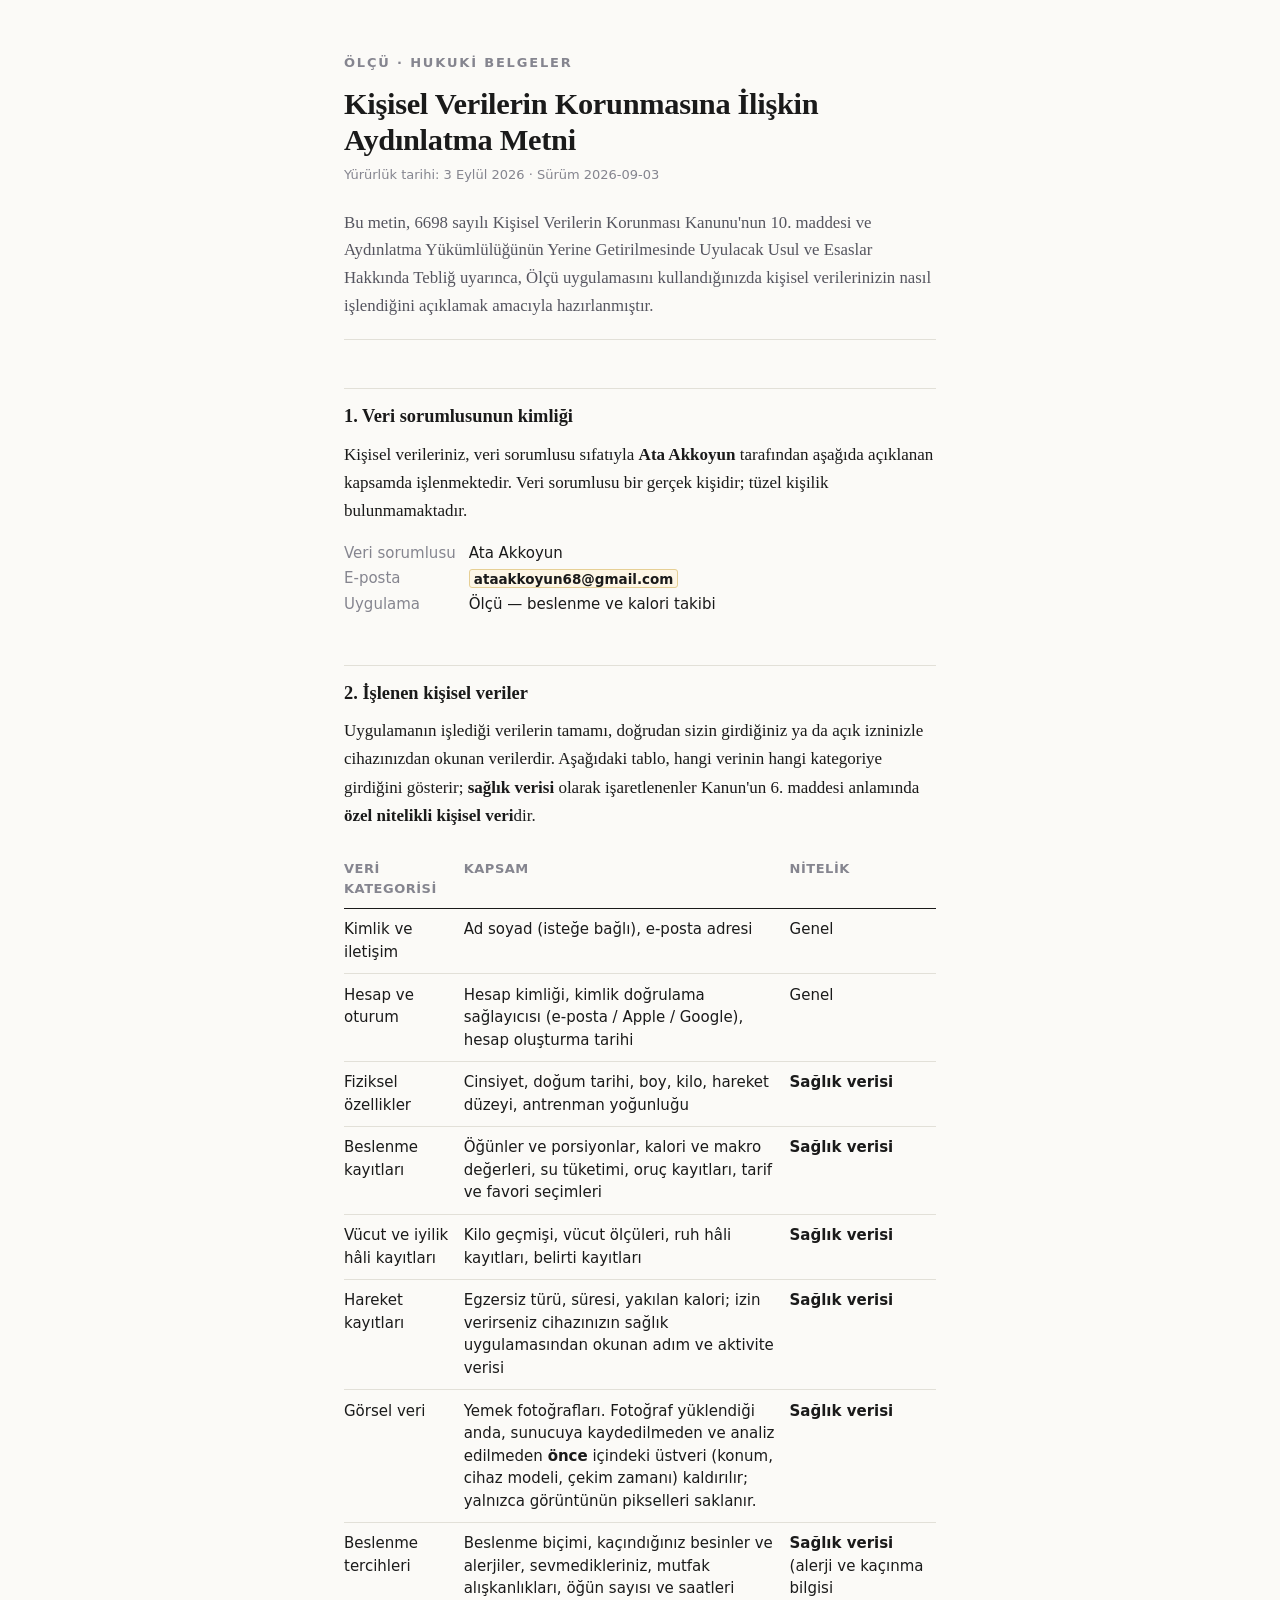
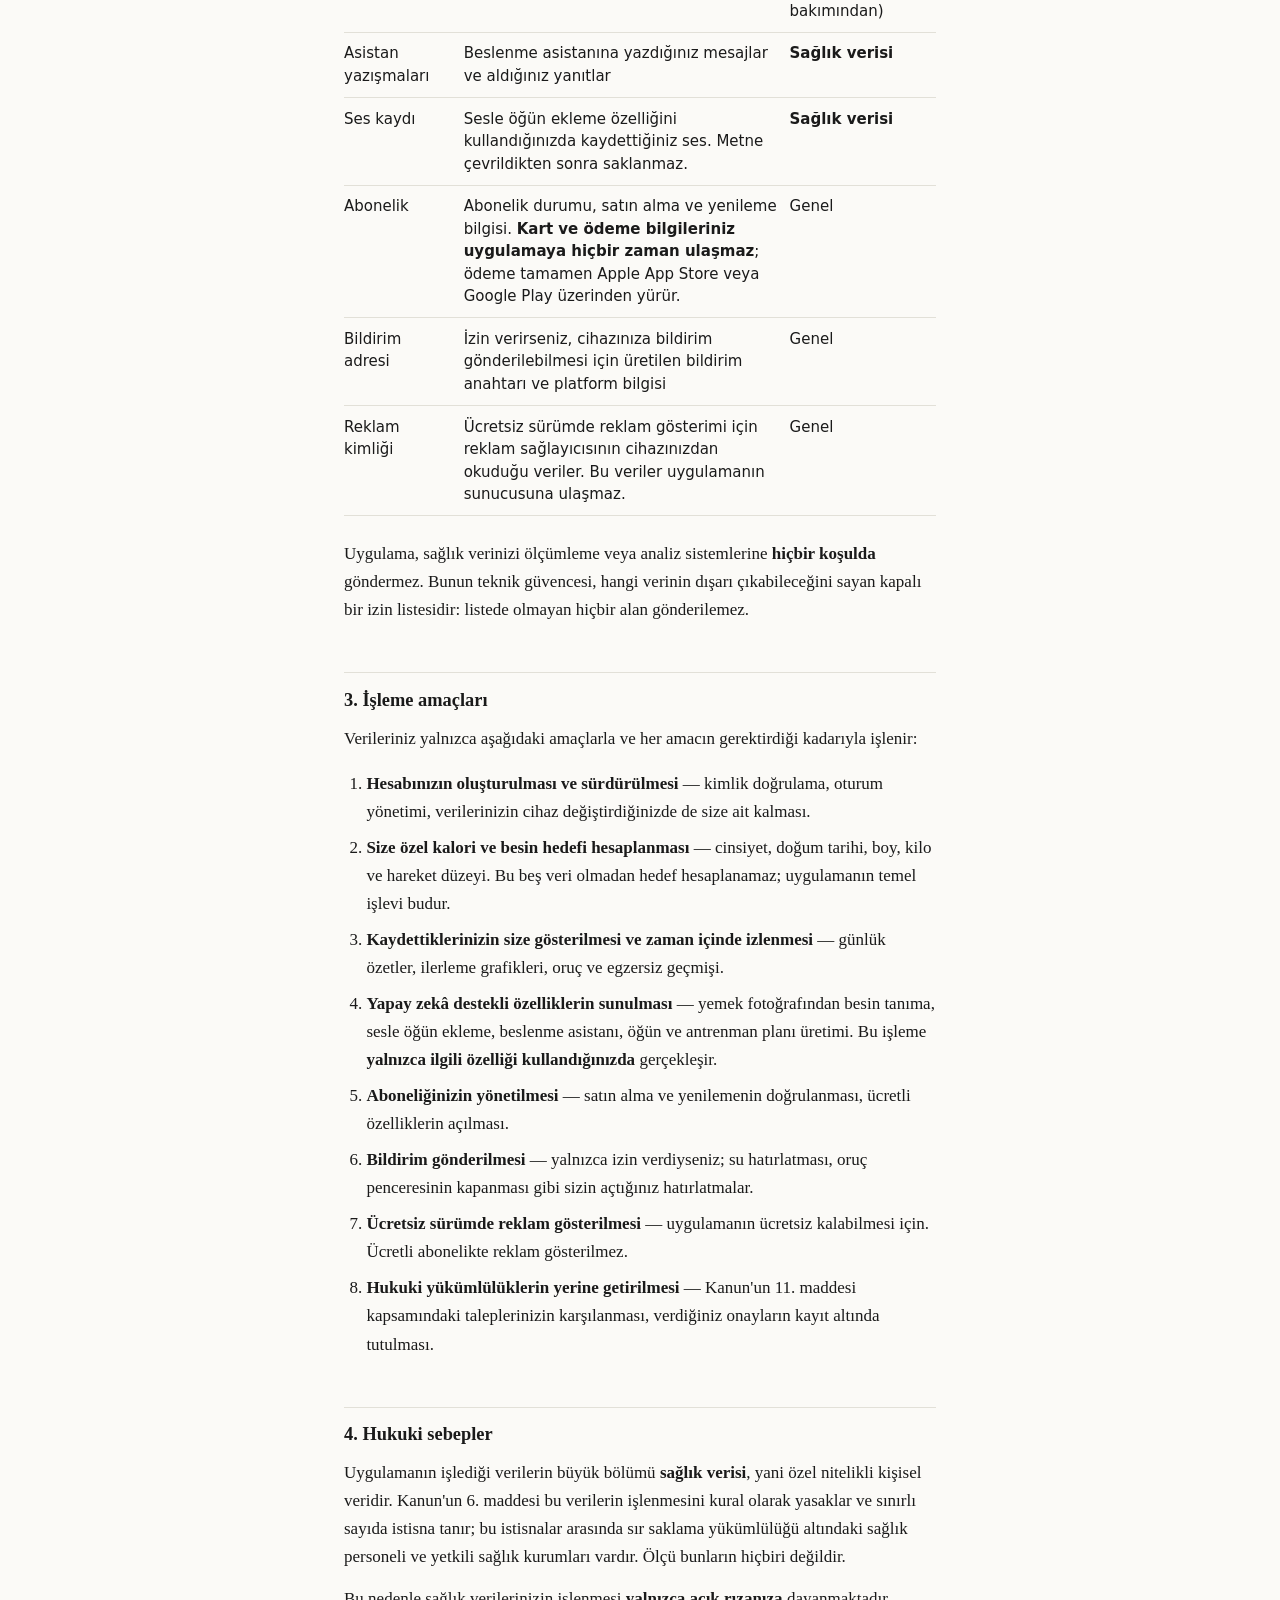
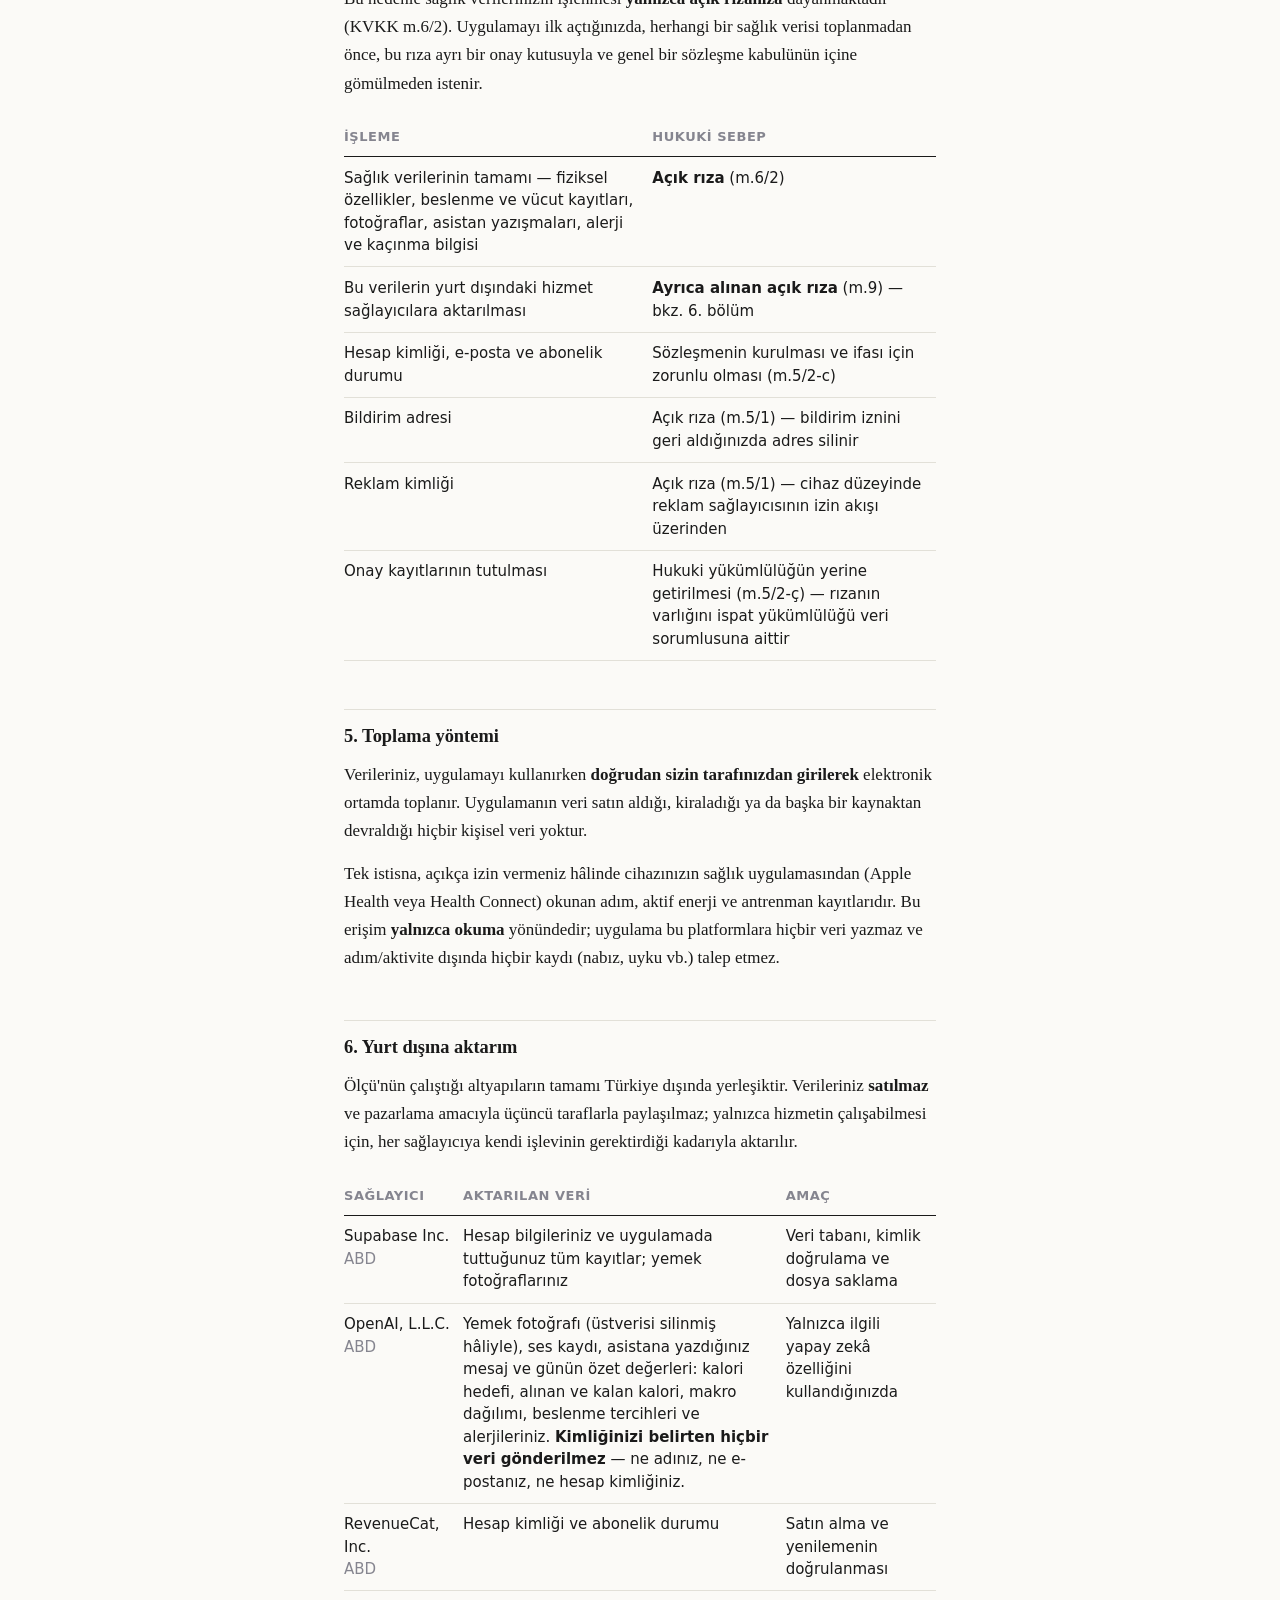
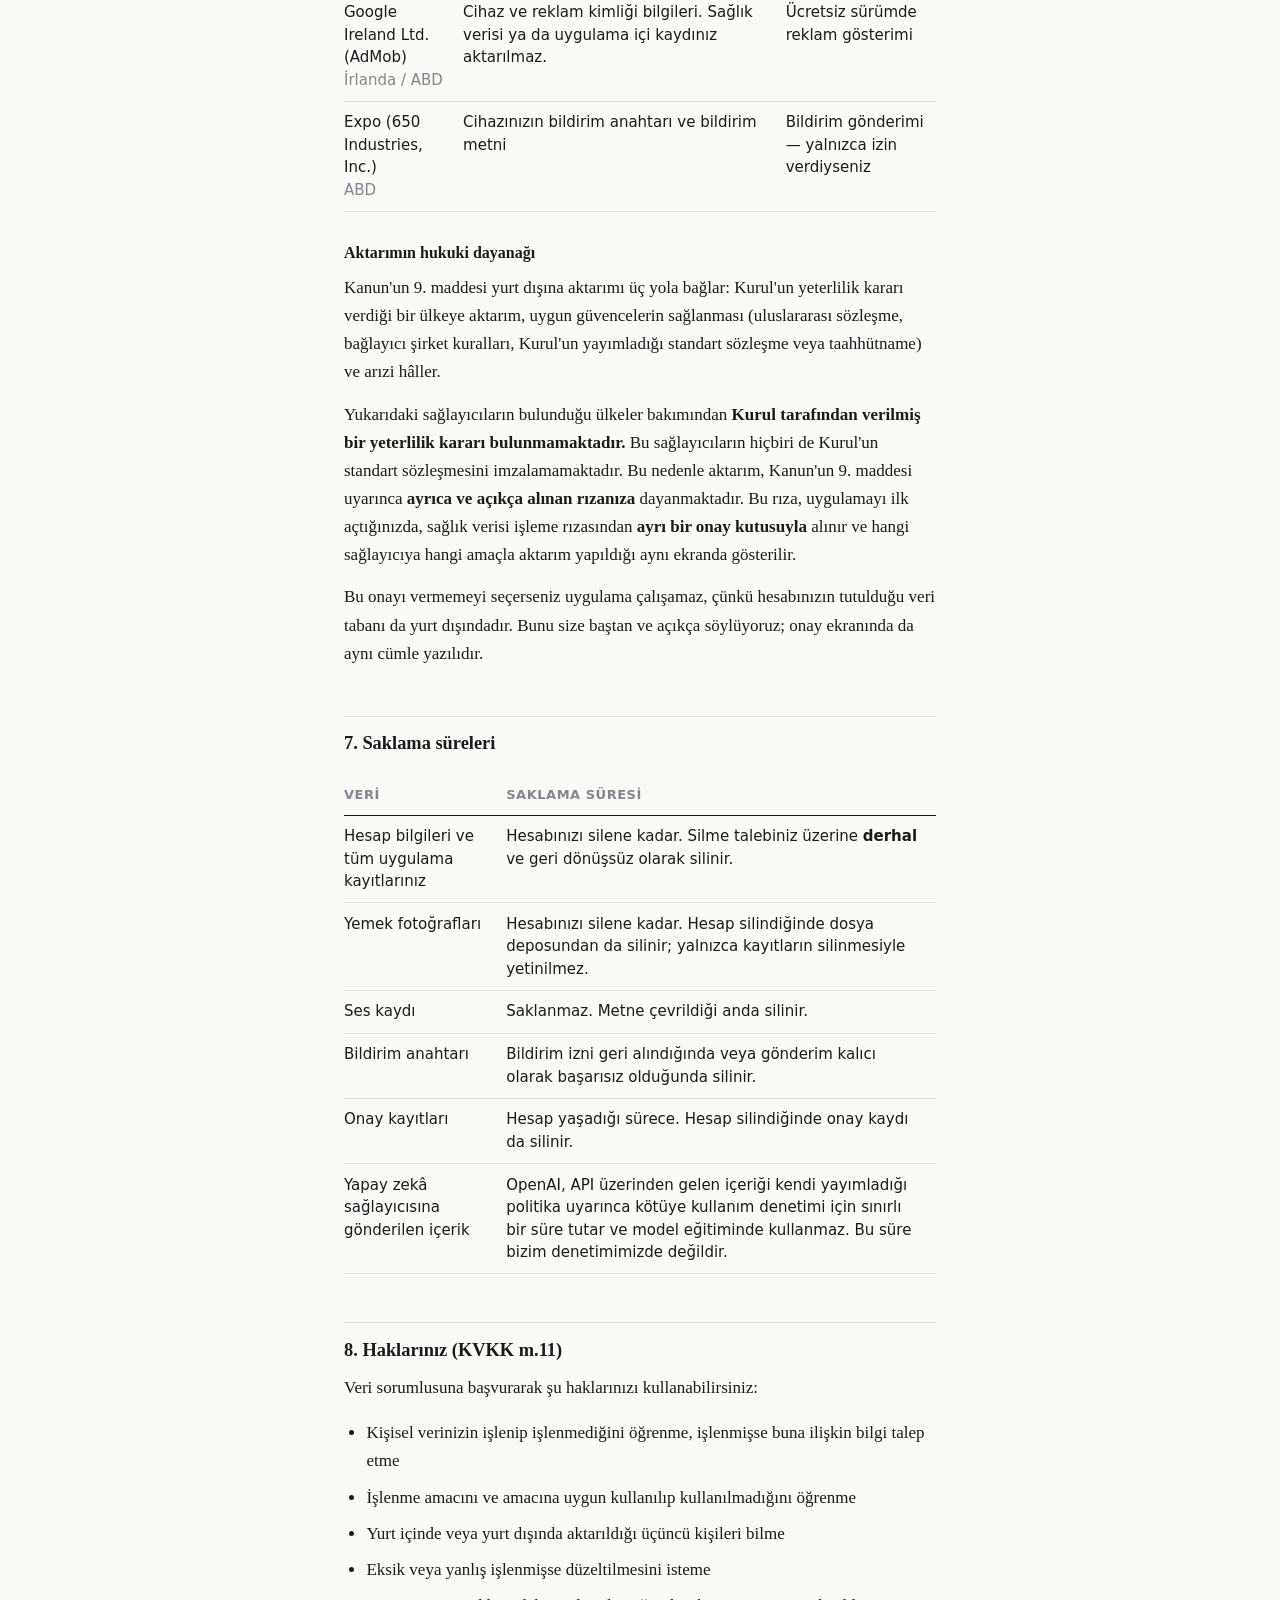
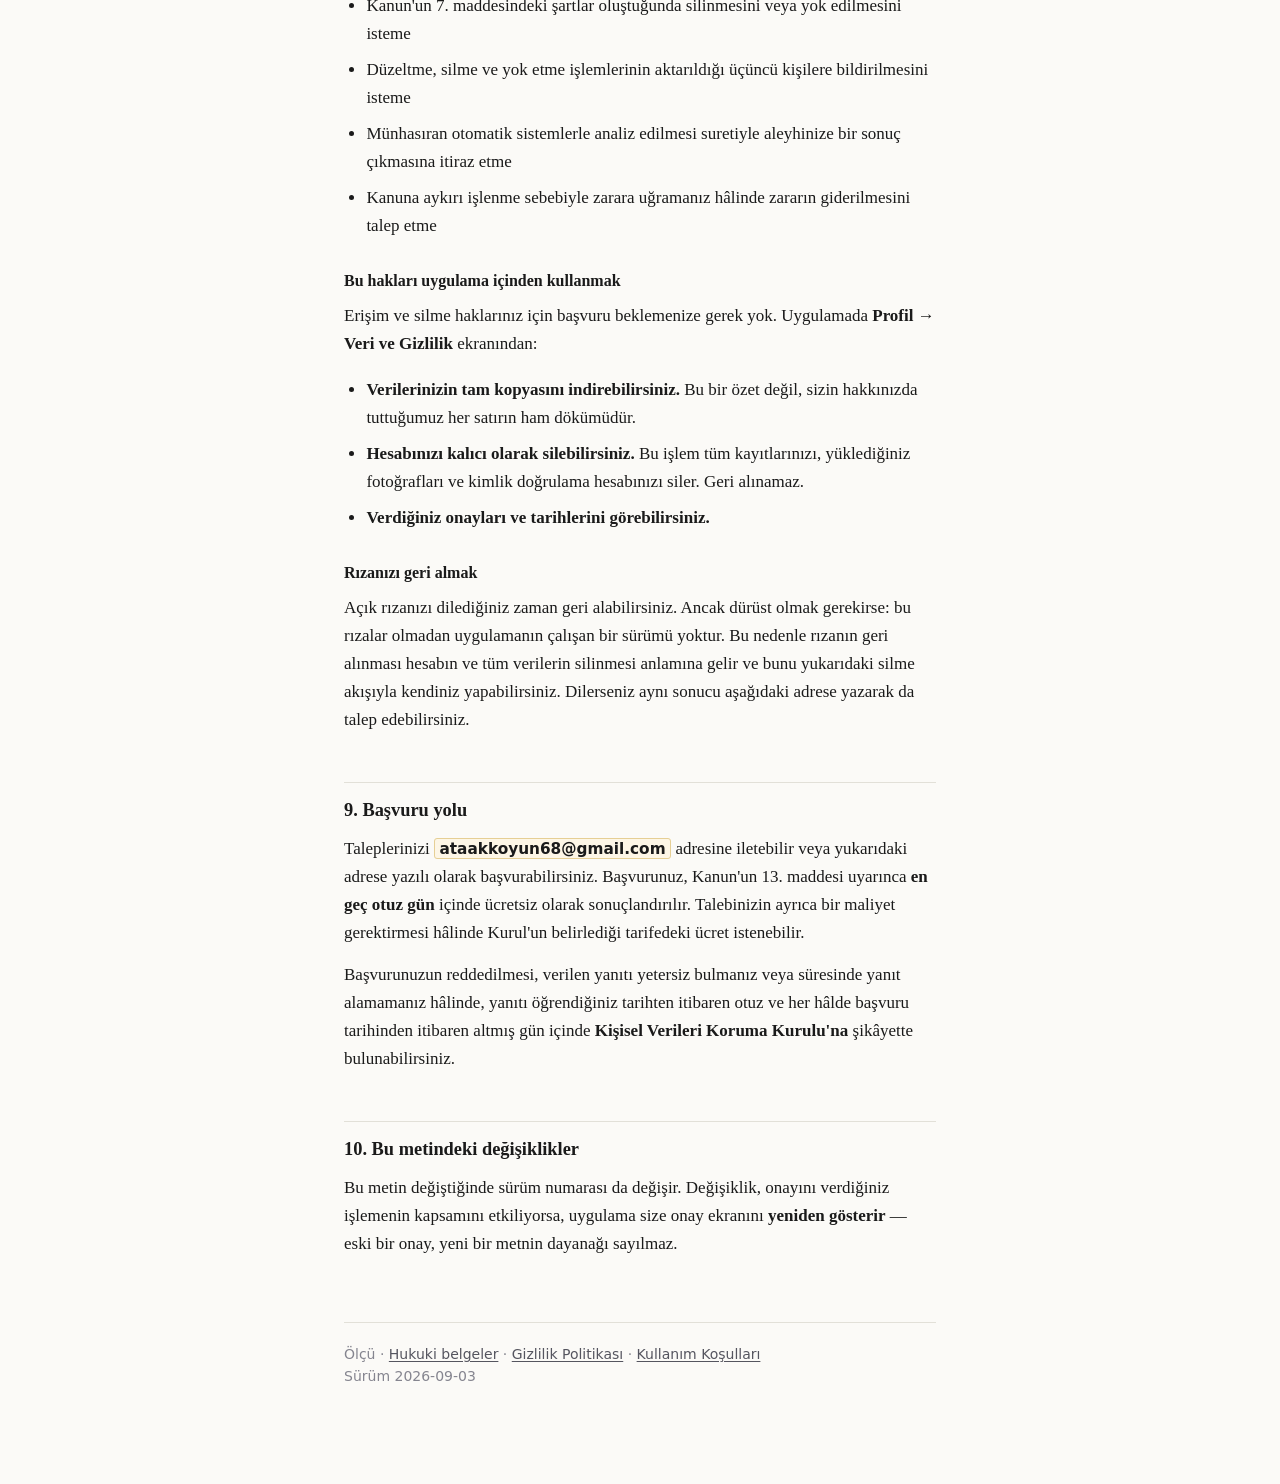
==== aydinlatma-metni.html @ c6ff5acc "Hukuki belgeler: gizlilik politikası, kullanım koşulları, KVKK aydınlatma metni" ====
<!doctype html>
<html lang="tr">
<head>
<meta charset="utf-8">
<meta name="viewport" content="width=device-width, initial-scale=1">
<title>KVKK Aydınlatma Metni — Ölçü</title>
<link rel="stylesheet" href="style.css">
</head>
<body>
<div class="wrap">

<header class="mast">
  <a class="home" href="index.html">Ölçü · Hukuki Belgeler</a>
  <h1>Kişisel Verilerin Korunmasına İlişkin Aydınlatma Metni</h1>
  <p class="dates">Yürürlük tarihi: 3 Eylül 2026 · Sürüm 2026-09-03</p>
  <p class="lede">
    Bu metin, 6698 sayılı Kişisel Verilerin Korunması Kanunu'nun 10. maddesi ve Aydınlatma
    Yükümlülüğünün Yerine Getirilmesinde Uyulacak Usul ve Esaslar Hakkında Tebliğ uyarınca,
    Ölçü uygulamasını kullandığınızda kişisel verilerinizin nasıl işlendiğini açıklamak
    amacıyla hazırlanmıştır.
  </p>
</header>

<h2>1. Veri sorumlusunun kimliği</h2>

<p>
  Kişisel verileriniz, veri sorumlusu sıfatıyla <strong>Ata Akkoyun</strong> tarafından
  aşağıda açıklanan kapsamda işlenmektedir. Veri sorumlusu bir gerçek kişidir; tüzel kişilik
  bulunmamaktadır.
</p>

<ul class="facts">
  <li><span class="k">Veri sorumlusu</span> Ata Akkoyun</li>
  <li><span class="k">E-posta</span> <span class="fill">ataakkoyun68@gmail.com</span></li>
  <li><span class="k">Uygulama</span> Ölçü — beslenme ve kalori takibi</li>
</ul>

<h2>2. İşlenen kişisel veriler</h2>

<p>
  Uygulamanın işlediği verilerin tamamı, doğrudan sizin girdiğiniz ya da açık izninizle
  cihazınızdan okunan verilerdir. Aşağıdaki tablo, hangi verinin hangi kategoriye girdiğini
  gösterir; <strong>sağlık verisi</strong> olarak işaretlenenler Kanun'un 6. maddesi
  anlamında <dfn>özel nitelikli kişisel veri</dfn>dir.
</p>

<div class="tablewrap">
<table>
  <thead>
    <tr><th>Veri kategorisi</th><th>Kapsam</th><th>Nitelik</th></tr>
  </thead>
  <tbody>
    <tr>
      <td>Kimlik ve iletişim</td>
      <td>Ad soyad (isteğe bağlı), e-posta adresi</td>
      <td>Genel</td>
    </tr>
    <tr>
      <td>Hesap ve oturum</td>
      <td>Hesap kimliği, kimlik doğrulama sağlayıcısı (e-posta / Apple / Google), hesap oluşturma tarihi</td>
      <td>Genel</td>
    </tr>
    <tr>
      <td>Fiziksel özellikler</td>
      <td>Cinsiyet, doğum tarihi, boy, kilo, hareket düzeyi, antrenman yoğunluğu</td>
      <td><strong>Sağlık verisi</strong></td>
    </tr>
    <tr>
      <td>Beslenme kayıtları</td>
      <td>Öğünler ve porsiyonlar, kalori ve makro değerleri, su tüketimi, oruç kayıtları, tarif ve favori seçimleri</td>
      <td><strong>Sağlık verisi</strong></td>
    </tr>
    <tr>
      <td>Vücut ve iyilik hâli kayıtları</td>
      <td>Kilo geçmişi, vücut ölçüleri, ruh hâli kayıtları, belirti kayıtları</td>
      <td><strong>Sağlık verisi</strong></td>
    </tr>
    <tr>
      <td>Hareket kayıtları</td>
      <td>Egzersiz türü, süresi, yakılan kalori; izin verirseniz cihazınızın sağlık uygulamasından okunan adım ve aktivite verisi</td>
      <td><strong>Sağlık verisi</strong></td>
    </tr>
    <tr>
      <td>Görsel veri</td>
      <td>Yemek fotoğrafları. Fotoğraf yüklendiği anda, sunucuya kaydedilmeden ve analiz edilmeden <strong>önce</strong> içindeki üstveri (konum, cihaz modeli, çekim zamanı) kaldırılır; yalnızca görüntünün pikselleri saklanır.</td>
      <td><strong>Sağlık verisi</strong></td>
    </tr>
    <tr>
      <td>Beslenme tercihleri</td>
      <td>Beslenme biçimi, kaçındığınız besinler ve alerjiler, sevmedikleriniz, mutfak alışkanlıkları, öğün sayısı ve saatleri</td>
      <td><strong>Sağlık verisi</strong> (alerji ve kaçınma bilgisi bakımından)</td>
    </tr>
    <tr>
      <td>Asistan yazışmaları</td>
      <td>Beslenme asistanına yazdığınız mesajlar ve aldığınız yanıtlar</td>
      <td><strong>Sağlık verisi</strong></td>
    </tr>
    <tr>
      <td>Ses kaydı</td>
      <td>Sesle öğün ekleme özelliğini kullandığınızda kaydettiğiniz ses. Metne çevrildikten sonra saklanmaz.</td>
      <td><strong>Sağlık verisi</strong></td>
    </tr>
    <tr>
      <td>Abonelik</td>
      <td>Abonelik durumu, satın alma ve yenileme bilgisi. <strong>Kart ve ödeme bilgileriniz uygulamaya hiçbir zaman ulaşmaz</strong>; ödeme tamamen Apple App Store veya Google Play üzerinden yürür.</td>
      <td>Genel</td>
    </tr>
    <tr>
      <td>Bildirim adresi</td>
      <td>İzin verirseniz, cihazınıza bildirim gönderilebilmesi için üretilen bildirim anahtarı ve platform bilgisi</td>
      <td>Genel</td>
    </tr>
    <tr>
      <td>Reklam kimliği</td>
      <td>Ücretsiz sürümde reklam gösterimi için reklam sağlayıcısının cihazınızdan okuduğu veriler. Bu veriler uygulamanın sunucusuna ulaşmaz.</td>
      <td>Genel</td>
    </tr>
  </tbody>
</table>
</div>

<p>
  Uygulama, sağlık verinizi ölçümleme veya analiz sistemlerine <strong>hiçbir koşulda</strong>
  göndermez. Bunun teknik güvencesi, hangi verinin dışarı çıkabileceğini sayan kapalı bir izin
  listesidir: listede olmayan hiçbir alan gönderilemez.
</p>

<h2>3. İşleme amaçları</h2>

<p>Verileriniz yalnızca aşağıdaki amaçlarla ve her amacın gerektirdiği kadarıyla işlenir:</p>

<ol>
  <li>
    <strong>Hesabınızın oluşturulması ve sürdürülmesi</strong> — kimlik doğrulama, oturum
    yönetimi, verilerinizin cihaz değiştirdiğinizde de size ait kalması.
  </li>
  <li>
    <strong>Size özel kalori ve besin hedefi hesaplanması</strong> — cinsiyet, doğum tarihi,
    boy, kilo ve hareket düzeyi. Bu beş veri olmadan hedef hesaplanamaz; uygulamanın temel
    işlevi budur.
  </li>
  <li>
    <strong>Kaydettiklerinizin size gösterilmesi ve zaman içinde izlenmesi</strong> — günlük
    özetler, ilerleme grafikleri, oruç ve egzersiz geçmişi.
  </li>
  <li>
    <strong>Yapay zekâ destekli özelliklerin sunulması</strong> — yemek fotoğrafından besin
    tanıma, sesle öğün ekleme, beslenme asistanı, öğün ve antrenman planı üretimi. Bu işleme
    <strong>yalnızca ilgili özelliği kullandığınızda</strong> gerçekleşir.
  </li>
  <li>
    <strong>Aboneliğinizin yönetilmesi</strong> — satın alma ve yenilemenin doğrulanması,
    ücretli özelliklerin açılması.
  </li>
  <li>
    <strong>Bildirim gönderilmesi</strong> — yalnızca izin verdiyseniz; su hatırlatması, oruç
    penceresinin kapanması gibi sizin açtığınız hatırlatmalar.
  </li>
  <li>
    <strong>Ücretsiz sürümde reklam gösterilmesi</strong> — uygulamanın ücretsiz kalabilmesi
    için. Ücretli abonelikte reklam gösterilmez.
  </li>
  <li>
    <strong>Hukuki yükümlülüklerin yerine getirilmesi</strong> — Kanun'un 11. maddesi
    kapsamındaki taleplerinizin karşılanması, verdiğiniz onayların kayıt altında tutulması.
  </li>
</ol>

<h2>4. Hukuki sebepler</h2>

<p>
  Uygulamanın işlediği verilerin büyük bölümü <strong>sağlık verisi</strong>, yani özel
  nitelikli kişisel veridir. Kanun'un 6. maddesi bu verilerin işlenmesini kural olarak yasaklar
  ve sınırlı sayıda istisna tanır; bu istisnalar arasında sır saklama yükümlülüğü altındaki
  sağlık personeli ve yetkili sağlık kurumları vardır. Ölçü bunların hiçbiri değildir.
</p>

<p>
  Bu nedenle sağlık verilerinizin işlenmesi <strong>yalnızca açık rızanıza</strong>
  dayanmaktadır (KVKK m.6/2). Uygulamayı ilk açtığınızda, herhangi bir sağlık verisi
  toplanmadan önce, bu rıza ayrı bir onay kutusuyla ve genel bir sözleşme kabulünün içine
  gömülmeden istenir.
</p>

<div class="tablewrap">
<table>
  <thead>
    <tr><th>İşleme</th><th>Hukuki sebep</th></tr>
  </thead>
  <tbody>
    <tr>
      <td>Sağlık verilerinin tamamı — fiziksel özellikler, beslenme ve vücut kayıtları, fotoğraflar, asistan yazışmaları, alerji ve kaçınma bilgisi</td>
      <td><strong>Açık rıza</strong> (m.6/2)</td>
    </tr>
    <tr>
      <td>Bu verilerin yurt dışındaki hizmet sağlayıcılara aktarılması</td>
      <td><strong>Ayrıca alınan açık rıza</strong> (m.9) — bkz. 6. bölüm</td>
    </tr>
    <tr>
      <td>Hesap kimliği, e-posta ve abonelik durumu</td>
      <td>Sözleşmenin kurulması ve ifası için zorunlu olması (m.5/2-c)</td>
    </tr>
    <tr>
      <td>Bildirim adresi</td>
      <td>Açık rıza (m.5/1) — bildirim iznini geri aldığınızda adres silinir</td>
    </tr>
    <tr>
      <td>Reklam kimliği</td>
      <td>Açık rıza (m.5/1) — cihaz düzeyinde reklam sağlayıcısının izin akışı üzerinden</td>
    </tr>
    <tr>
      <td>Onay kayıtlarının tutulması</td>
      <td>Hukuki yükümlülüğün yerine getirilmesi (m.5/2-ç) — rızanın varlığını ispat yükümlülüğü veri sorumlusuna aittir</td>
    </tr>
  </tbody>
</table>
</div>

<h2>5. Toplama yöntemi</h2>

<p>
  Verileriniz, uygulamayı kullanırken <strong>doğrudan sizin tarafınızdan girilerek</strong>
  elektronik ortamda toplanır. Uygulamanın veri satın aldığı, kiraladığı ya da başka bir
  kaynaktan devraldığı hiçbir kişisel veri yoktur.
</p>

<p>
  Tek istisna, açıkça izin vermeniz hâlinde cihazınızın sağlık uygulamasından (Apple Health
  veya Health Connect) okunan adım, aktif enerji ve antrenman kayıtlarıdır. Bu erişim
  <strong>yalnızca okuma</strong> yönündedir; uygulama bu platformlara hiçbir veri yazmaz ve
  adım/aktivite dışında hiçbir kaydı (nabız, uyku vb.) talep etmez.
</p>

<h2>6. Yurt dışına aktarım</h2>

<p>
  Ölçü'nün çalıştığı altyapıların tamamı Türkiye dışında yerleşiktir. Verileriniz
  <strong>satılmaz</strong> ve pazarlama amacıyla üçüncü taraflarla paylaşılmaz; yalnızca
  hizmetin çalışabilmesi için, her sağlayıcıya kendi işlevinin gerektirdiği kadarıyla
  aktarılır.
</p>

<div class="tablewrap">
<table>
  <thead>
    <tr><th>Sağlayıcı</th><th>Aktarılan veri</th><th>Amaç</th></tr>
  </thead>
  <tbody>
    <tr>
      <td>Supabase Inc.<br><span style="color:#85858f">ABD</span></td>
      <td>Hesap bilgileriniz ve uygulamada tuttuğunuz tüm kayıtlar; yemek fotoğraflarınız</td>
      <td>Veri tabanı, kimlik doğrulama ve dosya saklama</td>
    </tr>
    <tr>
      <td>OpenAI, L.L.C.<br><span style="color:#85858f">ABD</span></td>
      <td>Yemek fotoğrafı (üstverisi silinmiş hâliyle), ses kaydı, asistana yazdığınız mesaj ve günün özet değerleri: kalori hedefi, alınan ve kalan kalori, makro dağılımı, beslenme tercihleri ve alerjileriniz. <strong>Kimliğinizi belirten hiçbir veri gönderilmez</strong> — ne adınız, ne e-postanız, ne hesap kimliğiniz.</td>
      <td>Yalnızca ilgili yapay zekâ özelliğini kullandığınızda</td>
    </tr>
    <tr>
      <td>RevenueCat, Inc.<br><span style="color:#85858f">ABD</span></td>
      <td>Hesap kimliği ve abonelik durumu</td>
      <td>Satın alma ve yenilemenin doğrulanması</td>
    </tr>
    <tr>
      <td>Google Ireland Ltd. (AdMob)<br><span style="color:#85858f">İrlanda / ABD</span></td>
      <td>Cihaz ve reklam kimliği bilgileri. Sağlık verisi ya da uygulama içi kaydınız aktarılmaz.</td>
      <td>Ücretsiz sürümde reklam gösterimi</td>
    </tr>
    <tr>
      <td>Expo (650 Industries, Inc.)<br><span style="color:#85858f">ABD</span></td>
      <td>Cihazınızın bildirim anahtarı ve bildirim metni</td>
      <td>Bildirim gönderimi — yalnızca izin verdiyseniz</td>
    </tr>
  </tbody>
</table>
</div>

<h3>Aktarımın hukuki dayanağı</h3>

<p>
  Kanun'un 9. maddesi yurt dışına aktarımı üç yola bağlar: Kurul'un yeterlilik kararı verdiği
  bir ülkeye aktarım, uygun güvencelerin sağlanması (uluslararası sözleşme, bağlayıcı şirket
  kuralları, Kurul'un yayımladığı standart sözleşme veya taahhütname) ve arızi hâller.
</p>

<p>
  Yukarıdaki sağlayıcıların bulunduğu ülkeler bakımından <strong>Kurul tarafından verilmiş bir
  yeterlilik kararı bulunmamaktadır.</strong> Bu sağlayıcıların hiçbiri de Kurul'un standart
  sözleşmesini imzalamamaktadır. Bu nedenle aktarım, Kanun'un 9. maddesi uyarınca
  <strong>ayrıca ve açıkça alınan rızanıza</strong> dayanmaktadır. Bu rıza, uygulamayı ilk
  açtığınızda, sağlık verisi işleme rızasından <strong>ayrı bir onay kutusuyla</strong>
  alınır ve hangi sağlayıcıya hangi amaçla aktarım yapıldığı aynı ekranda gösterilir.
</p>

<p>
  Bu onayı vermemeyi seçerseniz uygulama çalışamaz, çünkü hesabınızın tutulduğu veri tabanı da
  yurt dışındadır. Bunu size baştan ve açıkça söylüyoruz; onay ekranında da aynı cümle yazılıdır.
</p>

<h2>7. Saklama süreleri</h2>

<div class="tablewrap">
<table>
  <thead>
    <tr><th>Veri</th><th>Saklama süresi</th></tr>
  </thead>
  <tbody>
    <tr>
      <td>Hesap bilgileri ve tüm uygulama kayıtlarınız</td>
      <td>Hesabınızı silene kadar. Silme talebiniz üzerine <strong>derhal</strong> ve geri dönüşsüz olarak silinir.</td>
    </tr>
    <tr>
      <td>Yemek fotoğrafları</td>
      <td>Hesabınızı silene kadar. Hesap silindiğinde dosya deposundan da silinir; yalnızca kayıtların silinmesiyle yetinilmez.</td>
    </tr>
    <tr>
      <td>Ses kaydı</td>
      <td>Saklanmaz. Metne çevrildiği anda silinir.</td>
    </tr>
    <tr>
      <td>Bildirim anahtarı</td>
      <td>Bildirim izni geri alındığında veya gönderim kalıcı olarak başarısız olduğunda silinir.</td>
    </tr>
    <tr>
      <td>Onay kayıtları</td>
      <td>Hesap yaşadığı sürece. Hesap silindiğinde onay kaydı da silinir.</td>
    </tr>
    <tr>
      <td>Yapay zekâ sağlayıcısına gönderilen içerik</td>
      <td>OpenAI, API üzerinden gelen içeriği kendi yayımladığı politika uyarınca kötüye kullanım denetimi için sınırlı bir süre tutar ve model eğitiminde kullanmaz. Bu süre bizim denetimimizde değildir.</td>
    </tr>
  </tbody>
</table>
</div>

<h2>8. Haklarınız (KVKK m.11)</h2>

<p>Veri sorumlusuna başvurarak şu haklarınızı kullanabilirsiniz:</p>

<ul>
  <li>Kişisel verinizin işlenip işlenmediğini öğrenme, işlenmişse buna ilişkin bilgi talep etme</li>
  <li>İşlenme amacını ve amacına uygun kullanılıp kullanılmadığını öğrenme</li>
  <li>Yurt içinde veya yurt dışında aktarıldığı üçüncü kişileri bilme</li>
  <li>Eksik veya yanlış işlenmişse düzeltilmesini isteme</li>
  <li>Kanun'un 7. maddesindeki şartlar oluştuğunda silinmesini veya yok edilmesini isteme</li>
  <li>Düzeltme, silme ve yok etme işlemlerinin aktarıldığı üçüncü kişilere bildirilmesini isteme</li>
  <li>Münhasıran otomatik sistemlerle analiz edilmesi suretiyle aleyhinize bir sonuç çıkmasına itiraz etme</li>
  <li>Kanuna aykırı işlenme sebebiyle zarara uğramanız hâlinde zararın giderilmesini talep etme</li>
</ul>

<h3>Bu hakları uygulama içinden kullanmak</h3>

<p>
  Erişim ve silme haklarınız için başvuru beklemenize gerek yok. Uygulamada
  <strong>Profil → Veri ve Gizlilik</strong> ekranından:
</p>

<ul>
  <li>
    <strong>Verilerinizin tam kopyasını indirebilirsiniz.</strong> Bu bir özet değil, sizin
    hakkınızda tuttuğumuz her satırın ham dökümüdür.
  </li>
  <li>
    <strong>Hesabınızı kalıcı olarak silebilirsiniz.</strong> Bu işlem tüm kayıtlarınızı,
    yüklediğiniz fotoğrafları ve kimlik doğrulama hesabınızı siler. Geri alınamaz.
  </li>
  <li>
    <strong>Verdiğiniz onayları ve tarihlerini görebilirsiniz.</strong>
  </li>
</ul>

<h3>Rızanızı geri almak</h3>

<p>
  Açık rızanızı dilediğiniz zaman geri alabilirsiniz. Ancak dürüst olmak gerekirse: bu
  rızalar olmadan uygulamanın çalışan bir sürümü yoktur. Bu nedenle rızanın geri alınması
  hesabın ve tüm verilerin silinmesi anlamına gelir ve bunu yukarıdaki silme akışıyla
  kendiniz yapabilirsiniz. Dilerseniz aynı sonucu aşağıdaki adrese yazarak da talep
  edebilirsiniz.
</p>

<h2>9. Başvuru yolu</h2>

<p>
  Taleplerinizi <span class="fill">ataakkoyun68@gmail.com</span> adresine iletebilir veya
  yukarıdaki adrese yazılı olarak başvurabilirsiniz. Başvurunuz, Kanun'un 13. maddesi uyarınca
  <strong>en geç otuz gün</strong> içinde ücretsiz olarak sonuçlandırılır. Talebinizin ayrıca
  bir maliyet gerektirmesi hâlinde Kurul'un belirlediği tarifedeki ücret istenebilir.
</p>

<p>
  Başvurunuzun reddedilmesi, verilen yanıtı yetersiz bulmanız veya süresinde yanıt
  alamamanız hâlinde, yanıtı öğrendiğiniz tarihten itibaren otuz ve her hâlde başvuru
  tarihinden itibaren altmış gün içinde <strong>Kişisel Verileri Koruma Kurulu'na</strong>
  şikâyette bulunabilirsiniz.
</p>

<h2>10. Bu metindeki değişiklikler</h2>

<p>
  Bu metin değiştiğinde sürüm numarası da değişir. Değişiklik, onayını verdiğiniz işlemenin
  kapsamını etkiliyorsa, uygulama size onay ekranını <strong>yeniden gösterir</strong> — eski
  bir onay, yeni bir metnin dayanağı sayılmaz.
</p>

<footer>
  Ölçü · <a href="index.html">Hukuki belgeler</a> ·
  <a href="gizlilik-politikasi.html">Gizlilik Politikası</a> ·
  <a href="kullanim-kosullari.html">Kullanım Koşulları</a><br>
  Sürüm 2026-09-03
</footer>

</div>
</body>
</html>
---- style.css ----
/* Type for reading, not for looking at.
 *
 * These four pages are the only part of Ölçü a regulator, a store reviewer or a suspicious
 * user will read end to end, and all three are looking for something specific. So the design
 * does one job: make a long document navigable and make every sentence easy to quote. No hero,
 * no colour accents doing decorative work, one measure, generous leading, and headings that
 * carry their own numbering so a clause can be cited by name.
 */

:root {
  --ink: #1a1a1a;
  --ink-soft: #55555f;
  --ink-faint: #85858f;
  --ground: #fbfaf7;
  --rule: #e2e0d8;
  --mark: #2f6f4f; /* Used only for links and the active nav item. */
  --flag-ground: #fdf6e6;
  --flag-rule: #e6cf95;
  color-scheme: light;
}

* {
  box-sizing: border-box;
}

html {
  -webkit-text-size-adjust: 100%;
}

body {
  margin: 0;
  background: var(--ground);
  color: var(--ink);
  font: 400 17px/1.65 ui-serif, Georgia, 'Times New Roman', serif;
}

.wrap {
  max-width: 40rem;
  margin: 0 auto;
  padding: 3rem 1.5rem 6rem;
}

/* Masthead ------------------------------------------------------------------ */

.mast {
  border-bottom: 1px solid var(--rule);
  padding-bottom: 1.25rem;
  margin-bottom: 2.5rem;
}

.mast a.home {
  font: 600 13px/1 ui-sans-serif, system-ui, sans-serif;
  letter-spacing: 0.14em;
  text-transform: uppercase;
  color: var(--ink-faint);
  text-decoration: none;
}

.mast a.home:hover {
  color: var(--mark);
}

h1 {
  font-size: 1.9rem;
  line-height: 1.2;
  font-weight: 600;
  margin: 0.6rem 0 0.4rem;
  letter-spacing: -0.01em;
}

.dates {
  font: 400 13px/1.5 ui-sans-serif, system-ui, sans-serif;
  color: var(--ink-faint);
  margin: 0;
}

.lede {
  font-size: 1.05rem;
  color: var(--ink-soft);
  margin: 1.5rem 0 0;
}

/* Body --------------------------------------------------------------------- */

h2 {
  font-size: 1.15rem;
  font-weight: 600;
  line-height: 1.35;
  margin: 3rem 0 0.75rem;
  padding-top: 0.9rem;
  border-top: 1px solid var(--rule);
}

h3 {
  font-size: 1rem;
  font-weight: 600;
  margin: 1.75rem 0 0.5rem;
}

p,
li {
  margin: 0 0 0.9rem;
}

ul,
ol {
  padding-left: 1.4rem;
}

li {
  margin-bottom: 0.5rem;
}

a {
  color: var(--mark);
  text-decoration-thickness: 1px;
  text-underline-offset: 2px;
}

strong {
  font-weight: 600;
}

/* A term being defined, not a term being emphasised. */
dfn {
  font-style: normal;
  font-weight: 600;
}

/* Tables ------------------------------------------------------------------- */

.tablewrap {
  overflow-x: auto;
  margin: 1.25rem 0 1.5rem;
}

table {
  border-collapse: collapse;
  width: 100%;
  min-width: 30rem;
  font: 400 15px/1.5 ui-sans-serif, system-ui, sans-serif;
}

th,
td {
  text-align: left;
  vertical-align: top;
  padding: 0.6rem 0.75rem 0.6rem 0;
  border-bottom: 1px solid var(--rule);
}

th {
  font-weight: 600;
  font-size: 13px;
  letter-spacing: 0.04em;
  text-transform: uppercase;
  color: var(--ink-faint);
  border-bottom-color: var(--ink);
}

/* A blank a human must fill in before publishing. Deliberately loud. */
.fill {
  background: var(--flag-ground);
  border: 1px solid var(--flag-rule);
  border-radius: 3px;
  padding: 0.05em 0.3em;
  font: 600 0.9em/1 ui-sans-serif, system-ui, sans-serif;
  white-space: nowrap;
}

/* Contact block, and any short block of facts that should not read as prose. */
.facts {
  list-style: none;
  padding: 0;
  margin: 1rem 0 1.5rem;
  font: 400 15px/1.7 ui-sans-serif, system-ui, sans-serif;
}

.facts li {
  margin: 0;
}

.facts .k {
  color: var(--ink-faint);
  display: inline-block;
  min-width: 7.5rem;
}

/* Index page cards --------------------------------------------------------- */

.docs {
  list-style: none;
  padding: 0;
  margin: 2rem 0 0;
}

.docs li {
  border-top: 1px solid var(--rule);
  margin: 0;
}

.docs a {
  display: block;
  padding: 1.25rem 0;
  text-decoration: none;
  color: inherit;
}

.docs a:hover .t {
  color: var(--mark);
}

.docs .t {
  font-weight: 600;
  font-size: 1.05rem;
}

.docs .d {
  display: block;
  color: var(--ink-soft);
  font-size: 0.95rem;
  margin-top: 0.2rem;
}

footer {
  margin-top: 4rem;
  padding-top: 1.25rem;
  border-top: 1px solid var(--rule);
  font: 400 14px/1.6 ui-sans-serif, system-ui, sans-serif;
  color: var(--ink-faint);
}

footer a {
  color: var(--ink-soft);
}
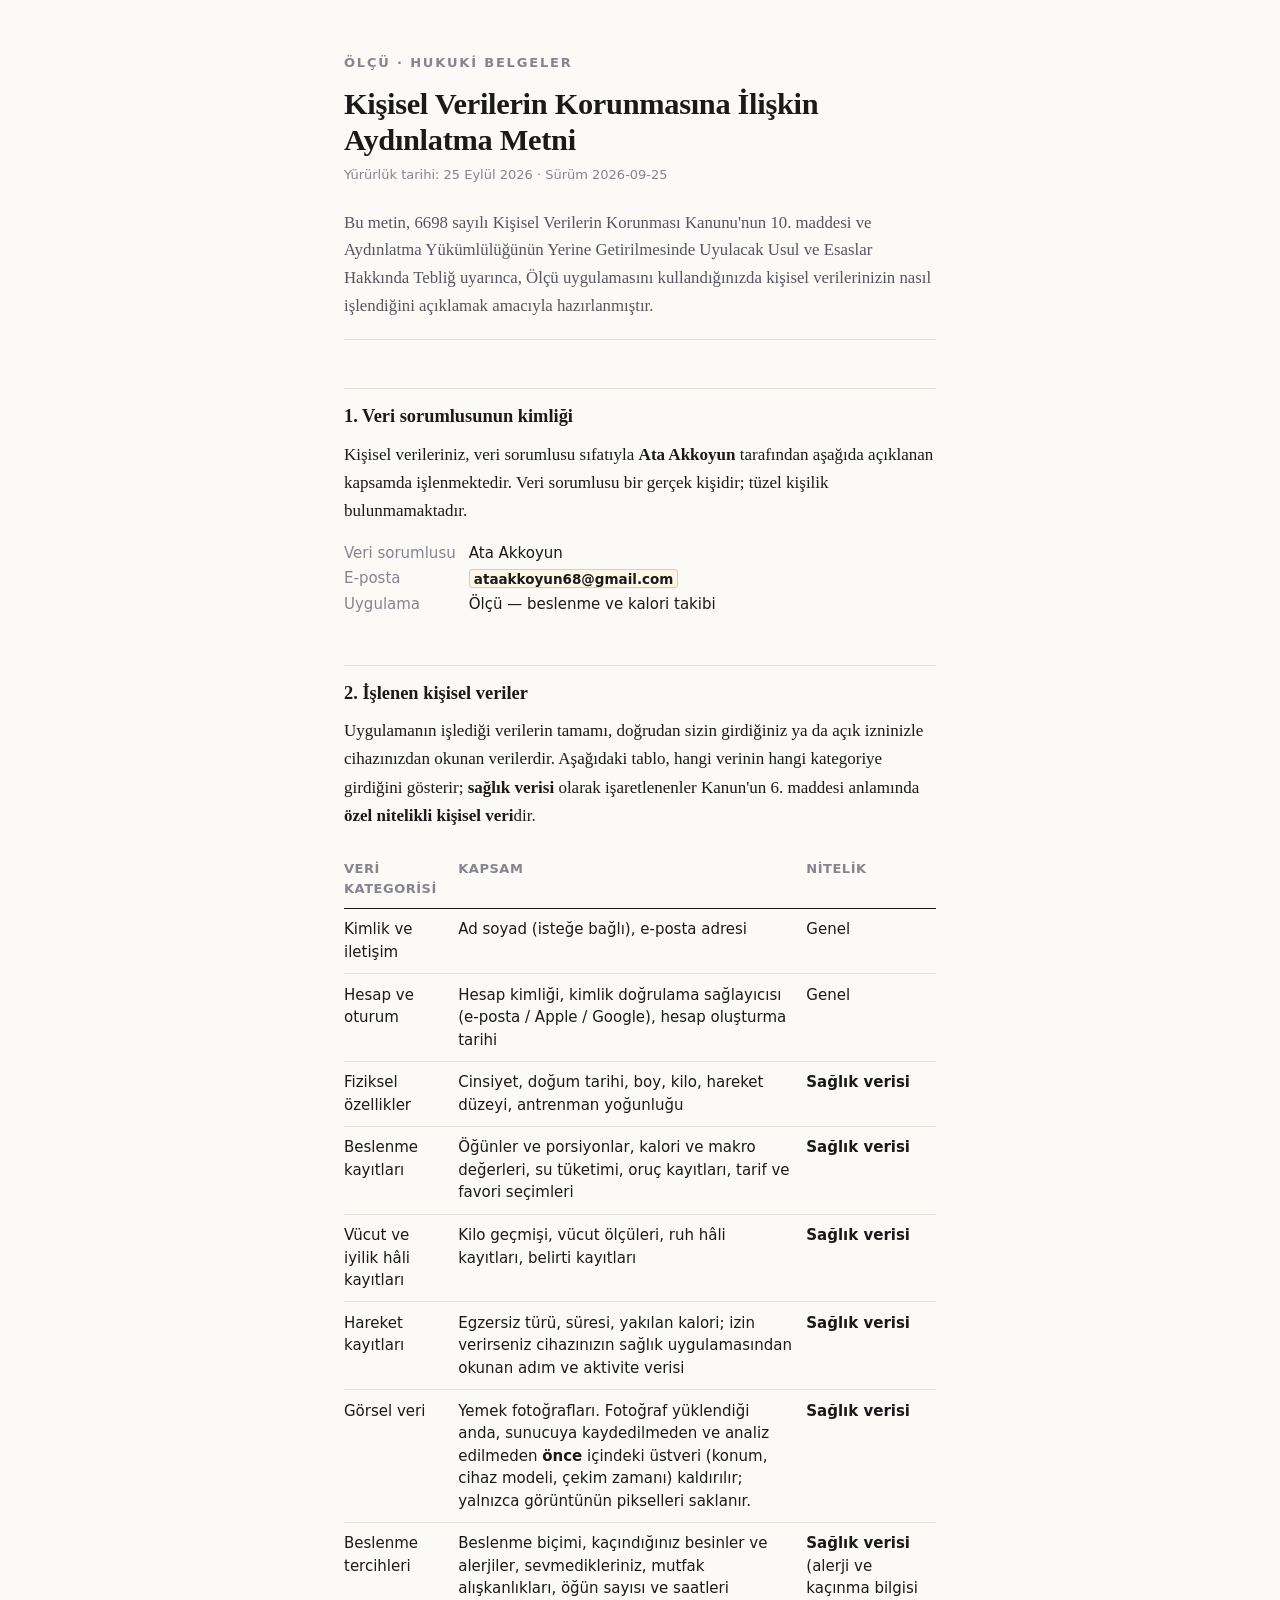
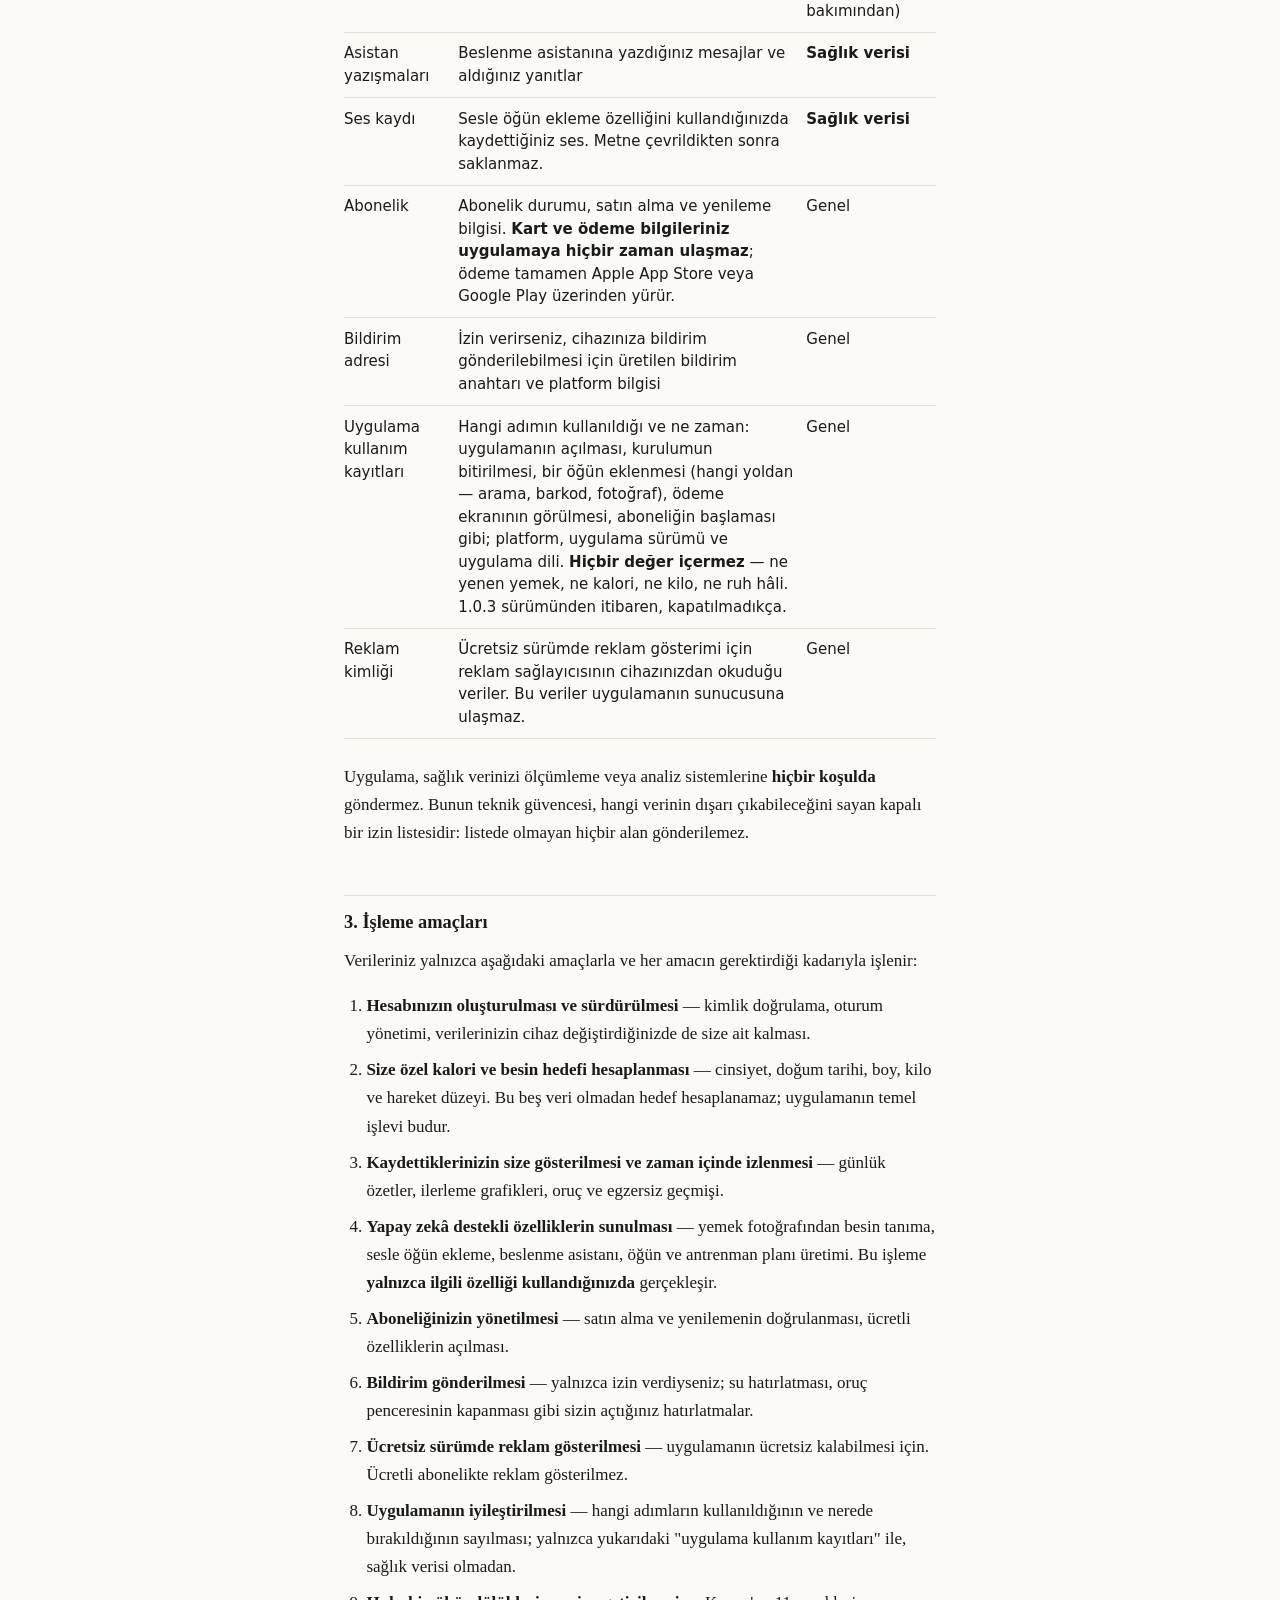
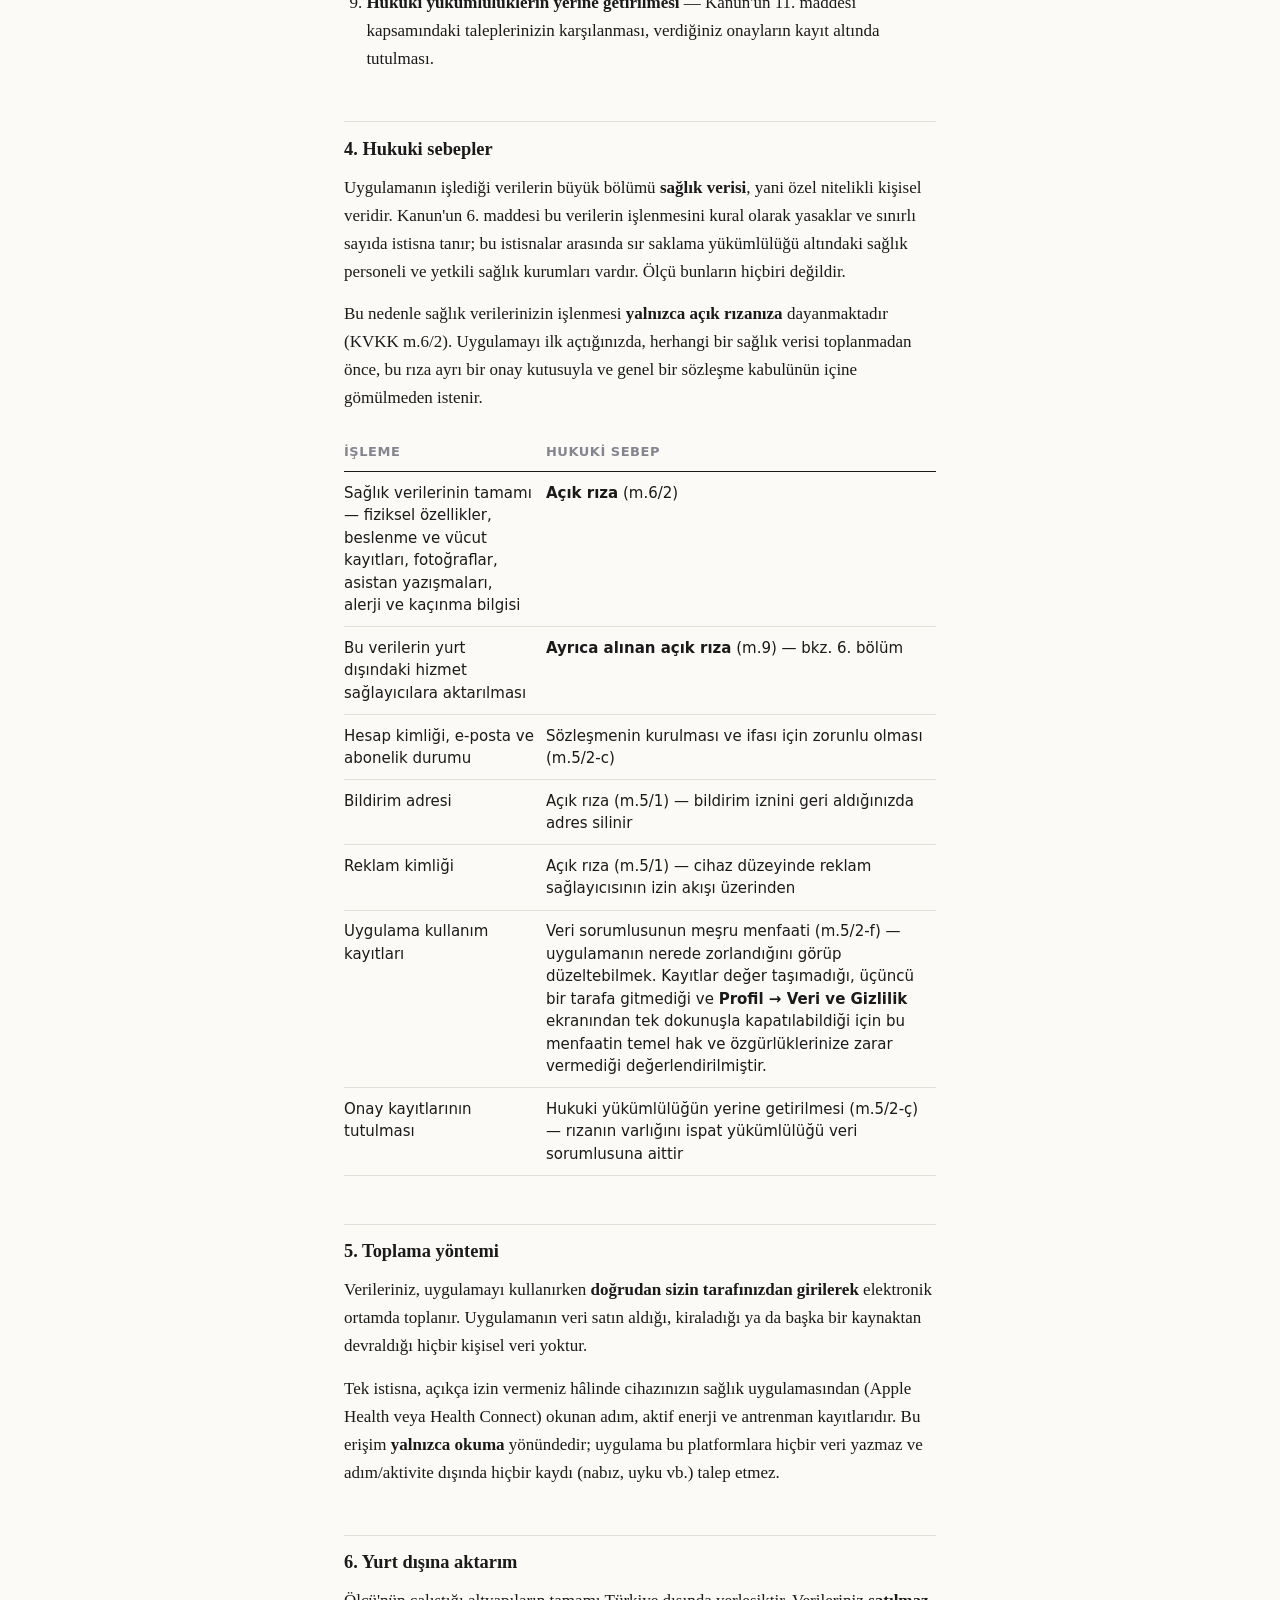
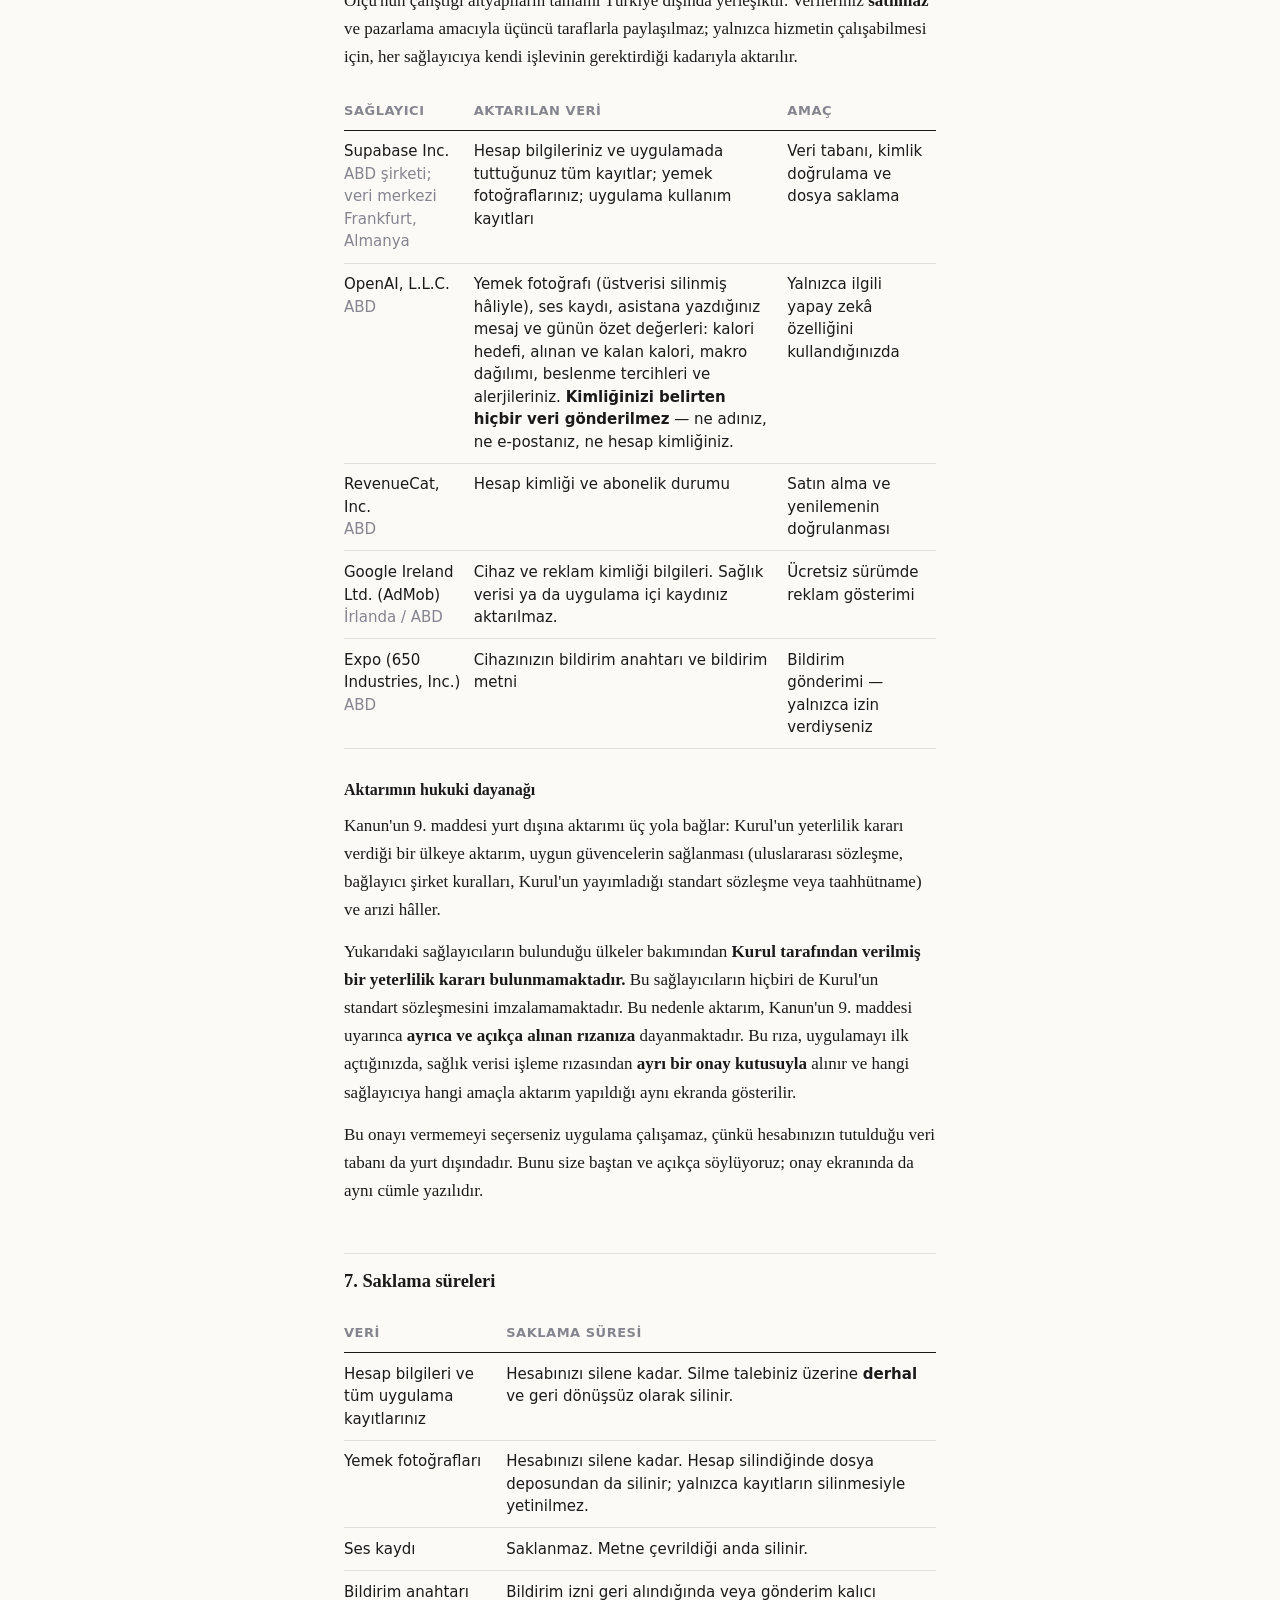
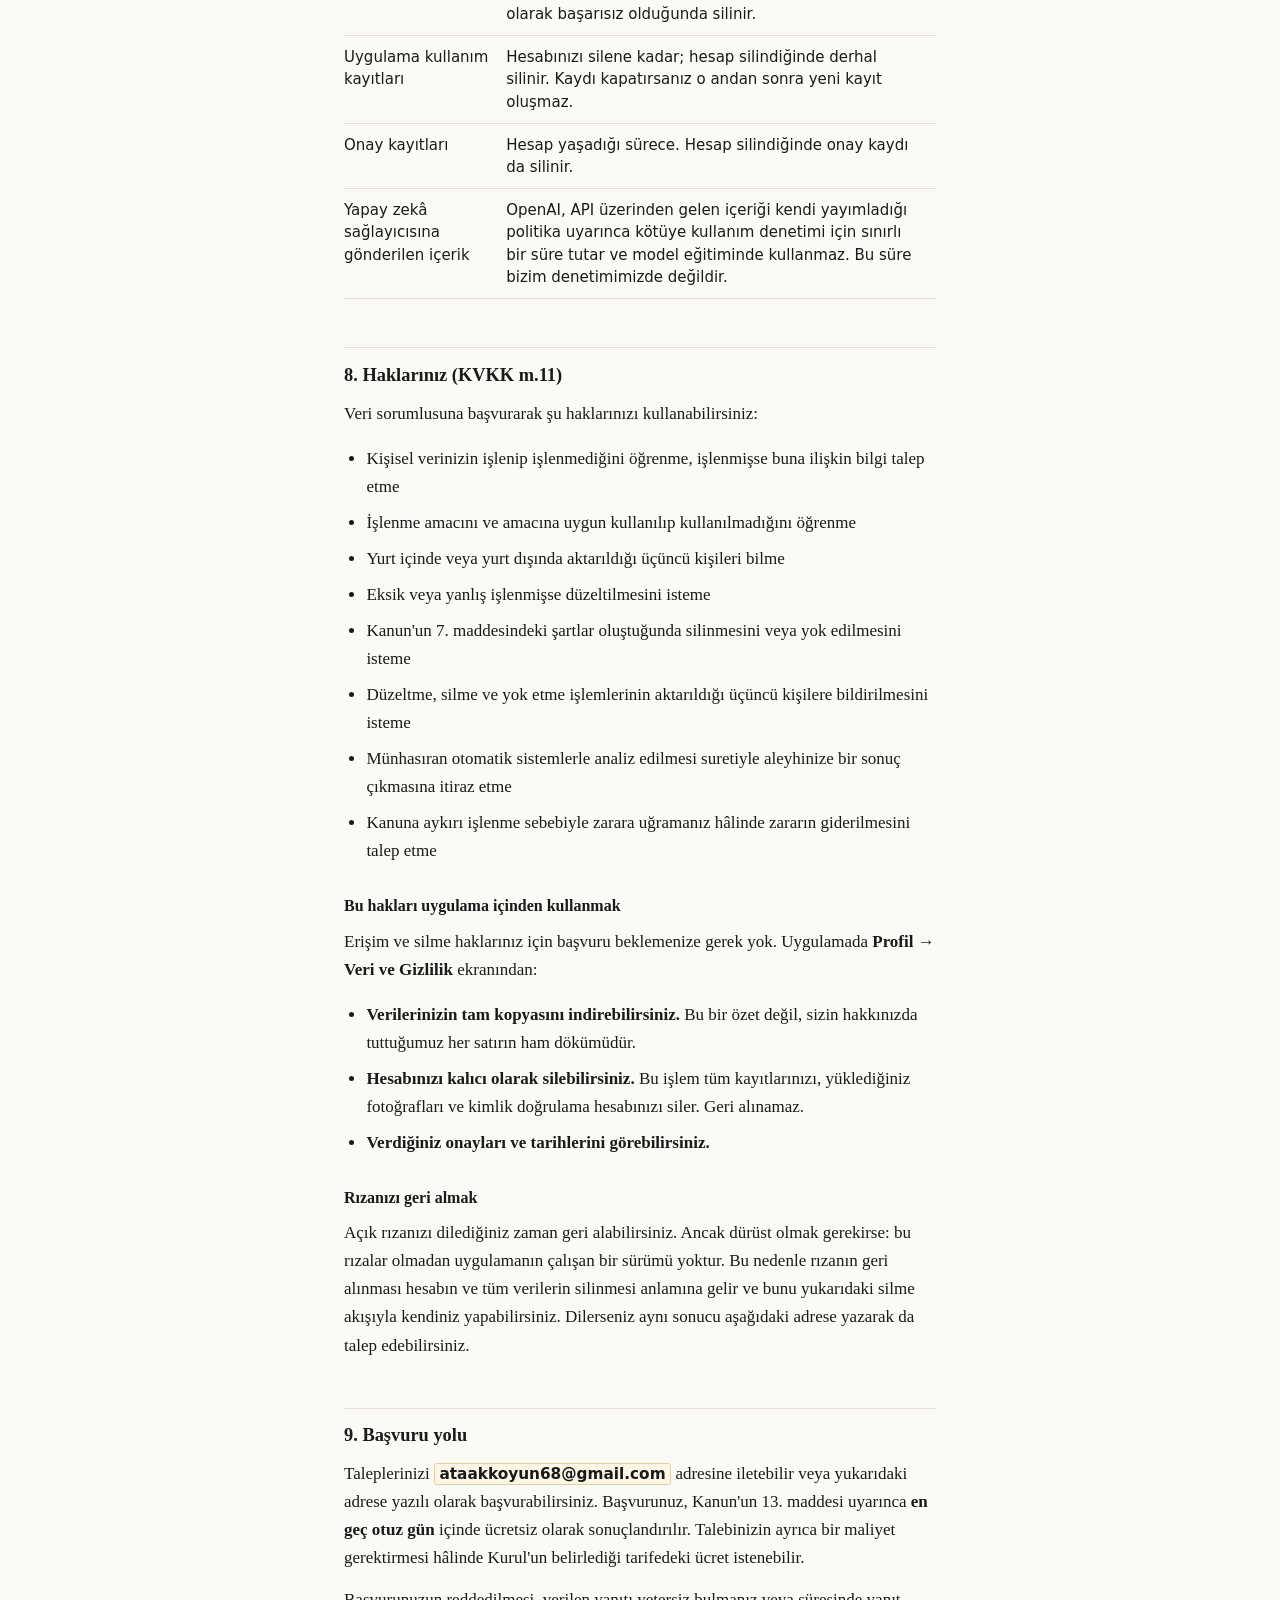
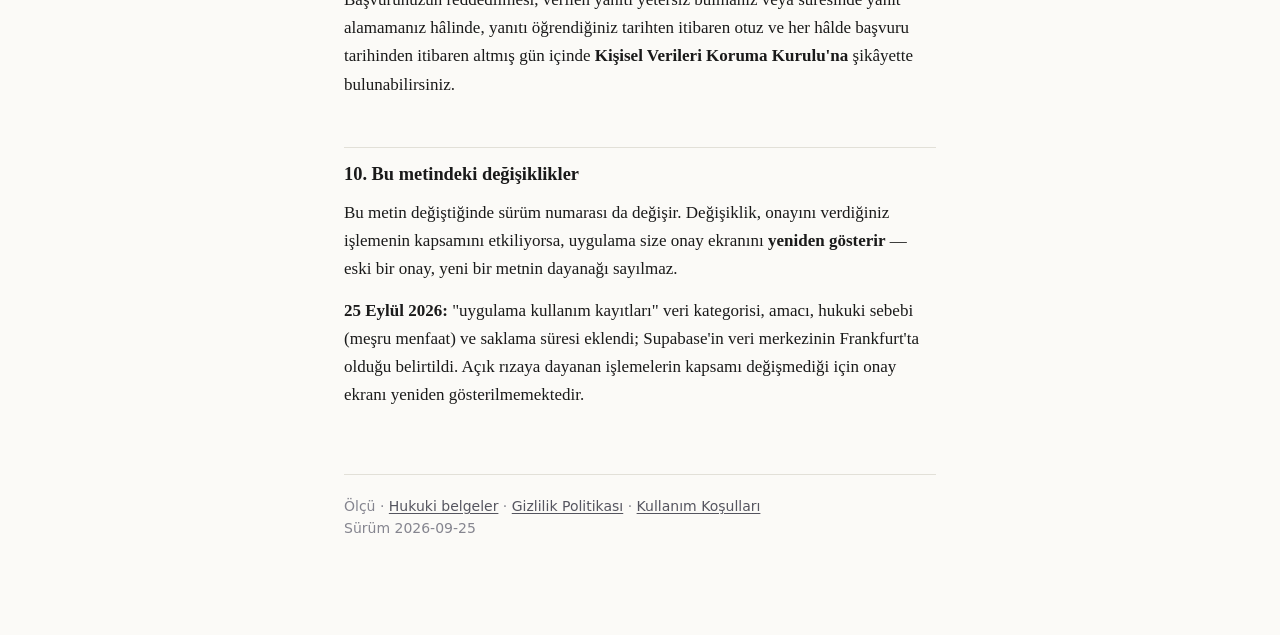
==== commit 9a57c32f: "Sürüm 2026-09-25: kullanım istatistikleri, AB (GDPR) bölümü, İngilizce sayfalar Gizlilik Politikası " ====
--- a/aydinlatma-metni.html
+++ b/aydinlatma-metni.html
@@ -12,7 +12,7 @@
 <header class="mast">
   <a class="home" href="index.html">Ölçü · Hukuki Belgeler</a>
   <h1>Kişisel Verilerin Korunmasına İlişkin Aydınlatma Metni</h1>
-  <p class="dates">Yürürlük tarihi: 3 Eylül 2026 · Sürüm 2026-09-03</p>
+  <p class="dates">Yürürlük tarihi: 25 Eylül 2026 · Sürüm 2026-09-25</p>
   <p class="lede">
     Bu metin, 6698 sayılı Kişisel Verilerin Korunması Kanunu'nun 10. maddesi ve Aydınlatma
     Yükümlülüğünün Yerine Getirilmesinde Uyulacak Usul ve Esaslar Hakkında Tebliğ uyarınca,
@@ -111,6 +111,11 @@
       <td>Genel</td>
     </tr>
     <tr>
+      <td>Uygulama kullanım kayıtları</td>
+      <td>Hangi adımın kullanıldığı ve ne zaman: uygulamanın açılması, kurulumun bitirilmesi, bir öğün eklenmesi (hangi yoldan — arama, barkod, fotoğraf), ödeme ekranının görülmesi, aboneliğin başlaması gibi; platform, uygulama sürümü ve uygulama dili. <strong>Hiçbir değer içermez</strong> — ne yenen yemek, ne kalori, ne kilo, ne ruh hâli. 1.0.3 sürümünden itibaren, kapatılmadıkça.</td>
+      <td>Genel</td>
+    </tr>
+    <tr>
       <td>Reklam kimliği</td>
       <td>Ücretsiz sürümde reklam gösterimi için reklam sağlayıcısının cihazınızdan okuduğu veriler. Bu veriler uygulamanın sunucusuna ulaşmaz.</td>
       <td>Genel</td>
@@ -159,6 +164,11 @@
   <li>
     <strong>Ücretsiz sürümde reklam gösterilmesi</strong> — uygulamanın ücretsiz kalabilmesi
     için. Ücretli abonelikte reklam gösterilmez.
+  </li>
+  <li>
+    <strong>Uygulamanın iyileştirilmesi</strong> — hangi adımların kullanıldığının ve nerede
+    bırakıldığının sayılması; yalnızca yukarıdaki "uygulama kullanım kayıtları" ile,
+    sağlık verisi olmadan.
   </li>
   <li>
     <strong>Hukuki yükümlülüklerin yerine getirilmesi</strong> — Kanun'un 11. maddesi
@@ -209,6 +219,10 @@
       <td>Açık rıza (m.5/1) — cihaz düzeyinde reklam sağlayıcısının izin akışı üzerinden</td>
     </tr>
     <tr>
+      <td>Uygulama kullanım kayıtları</td>
+      <td>Veri sorumlusunun meşru menfaati (m.5/2-f) — uygulamanın nerede zorlandığını görüp düzeltebilmek. Kayıtlar değer taşımadığı, üçüncü bir tarafa gitmediği ve <strong>Profil → Veri ve Gizlilik</strong> ekranından tek dokunuşla kapatılabildiği için bu menfaatin temel hak ve özgürlüklerinize zarar vermediği değerlendirilmiştir.</td>
+    </tr>
+    <tr>
       <td>Onay kayıtlarının tutulması</td>
       <td>Hukuki yükümlülüğün yerine getirilmesi (m.5/2-ç) — rızanın varlığını ispat yükümlülüğü veri sorumlusuna aittir</td>
     </tr>
@@ -247,8 +261,8 @@
   </thead>
   <tbody>
     <tr>
-      <td>Supabase Inc.<br><span style="color:#85858f">ABD</span></td>
-      <td>Hesap bilgileriniz ve uygulamada tuttuğunuz tüm kayıtlar; yemek fotoğraflarınız</td>
+      <td>Supabase Inc.<br><span style="color:#85858f">ABD şirketi; veri merkezi Frankfurt, Almanya</span></td>
+      <td>Hesap bilgileriniz ve uygulamada tuttuğunuz tüm kayıtlar; yemek fotoğraflarınız; uygulama kullanım kayıtları</td>
       <td>Veri tabanı, kimlik doğrulama ve dosya saklama</td>
     </tr>
     <tr>
@@ -320,6 +334,10 @@
     <tr>
       <td>Bildirim anahtarı</td>
       <td>Bildirim izni geri alındığında veya gönderim kalıcı olarak başarısız olduğunda silinir.</td>
+    </tr>
+    <tr>
+      <td>Uygulama kullanım kayıtları</td>
+      <td>Hesabınızı silene kadar; hesap silindiğinde derhal silinir. Kaydı kapatırsanız o andan sonra yeni kayıt oluşmaz.</td>
     </tr>
     <tr>
       <td>Onay kayıtları</td>
@@ -403,11 +421,18 @@
   bir onay, yeni bir metnin dayanağı sayılmaz.
 </p>
 
+<p>
+  <strong>25 Eylül 2026:</strong> "uygulama kullanım kayıtları" veri kategorisi, amacı,
+  hukuki sebebi (meşru menfaat) ve saklama süresi eklendi; Supabase'in veri merkezinin
+  Frankfurt'ta olduğu belirtildi. Açık rızaya dayanan işlemelerin kapsamı değişmediği için
+  onay ekranı yeniden gösterilmemektedir.
+</p>
+
 <footer>
   Ölçü · <a href="index.html">Hukuki belgeler</a> ·
   <a href="gizlilik-politikasi.html">Gizlilik Politikası</a> ·
   <a href="kullanim-kosullari.html">Kullanım Koşulları</a><br>
-  Sürüm 2026-09-03
+  Sürüm 2026-09-25
 </footer>
 
 </div>
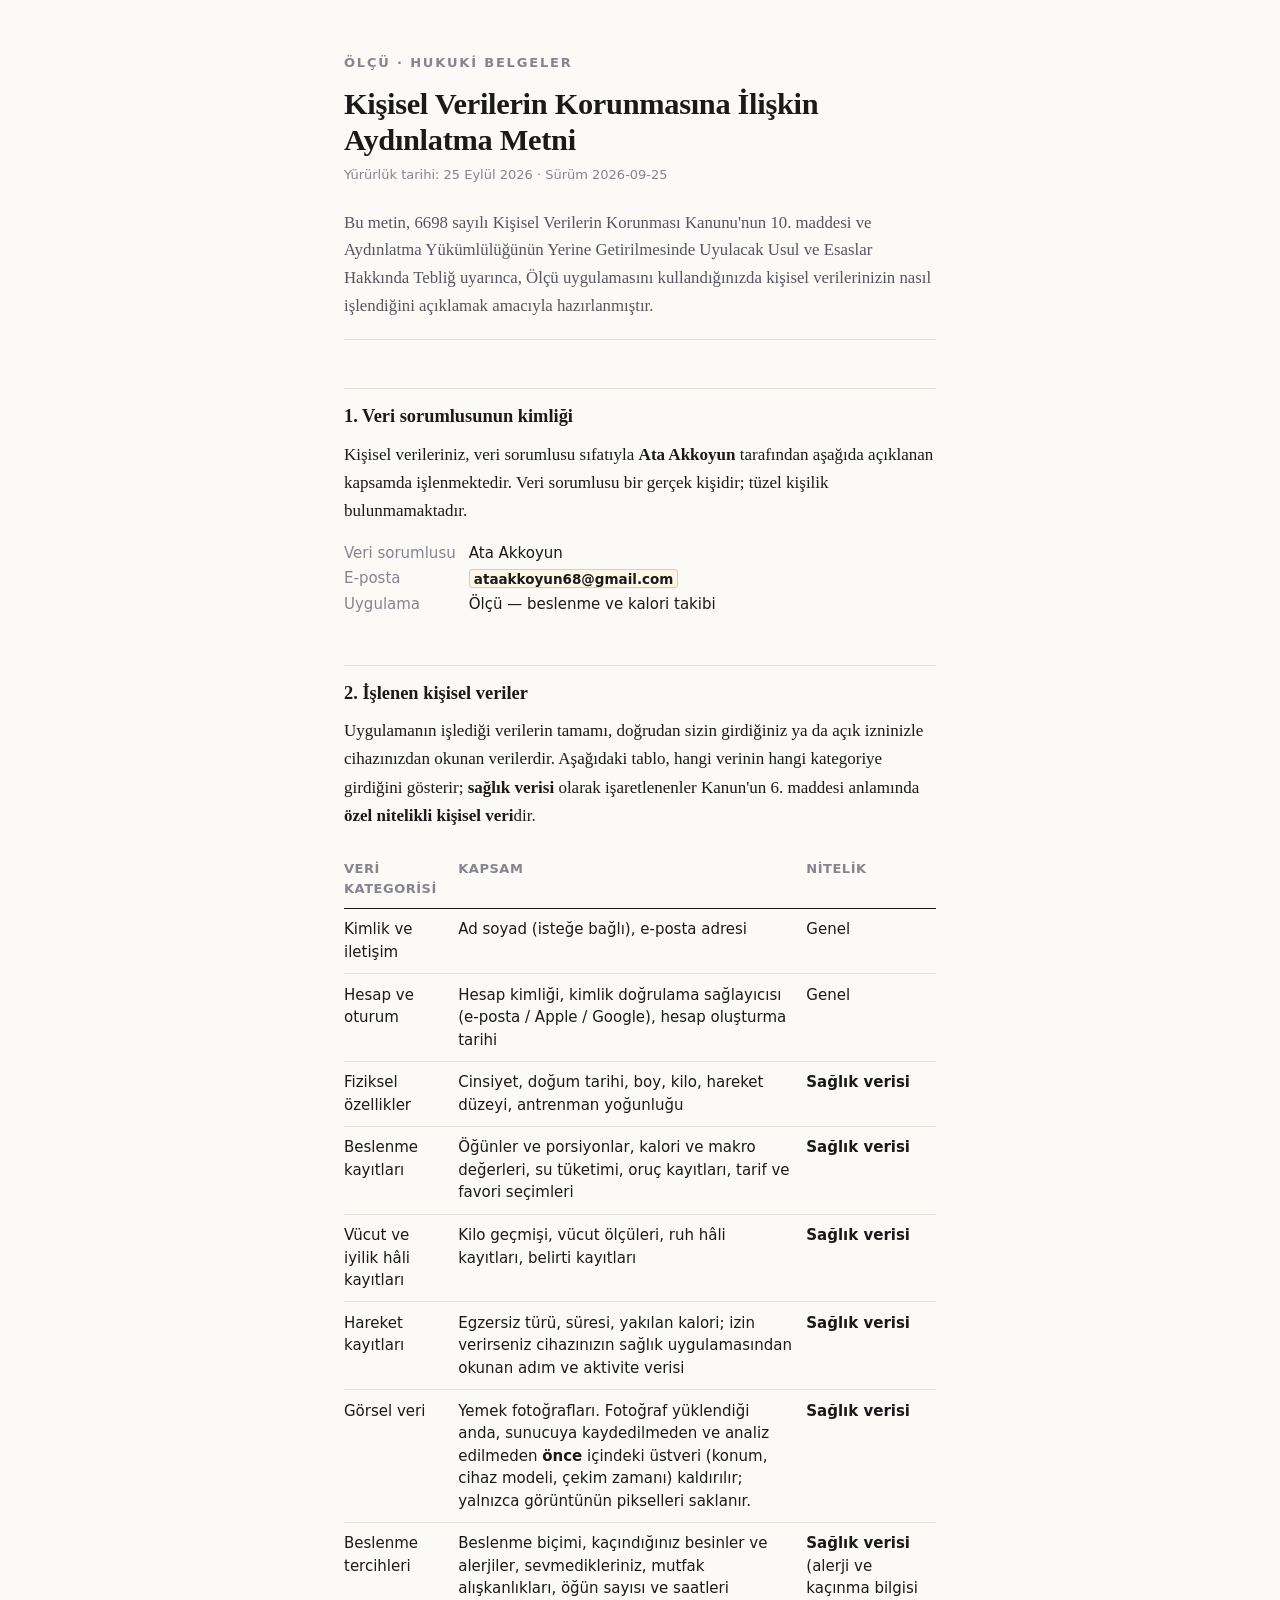
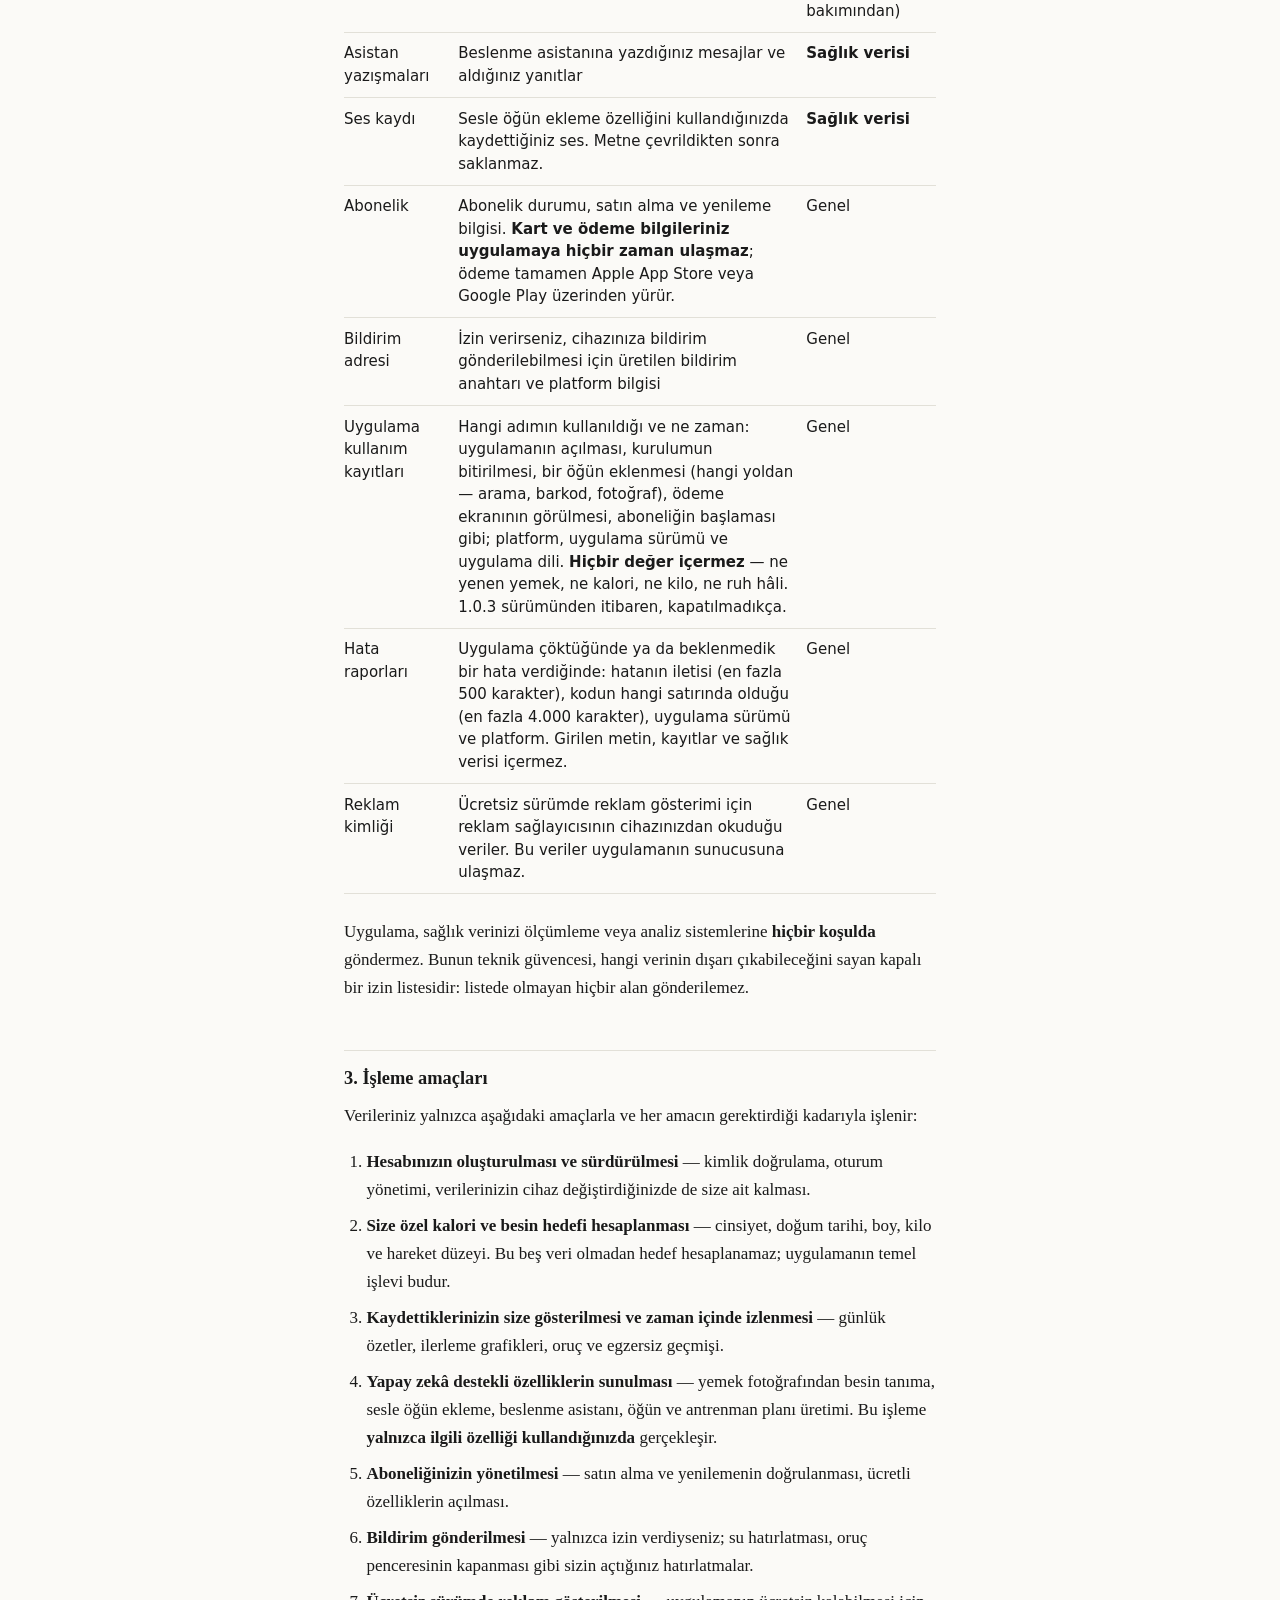
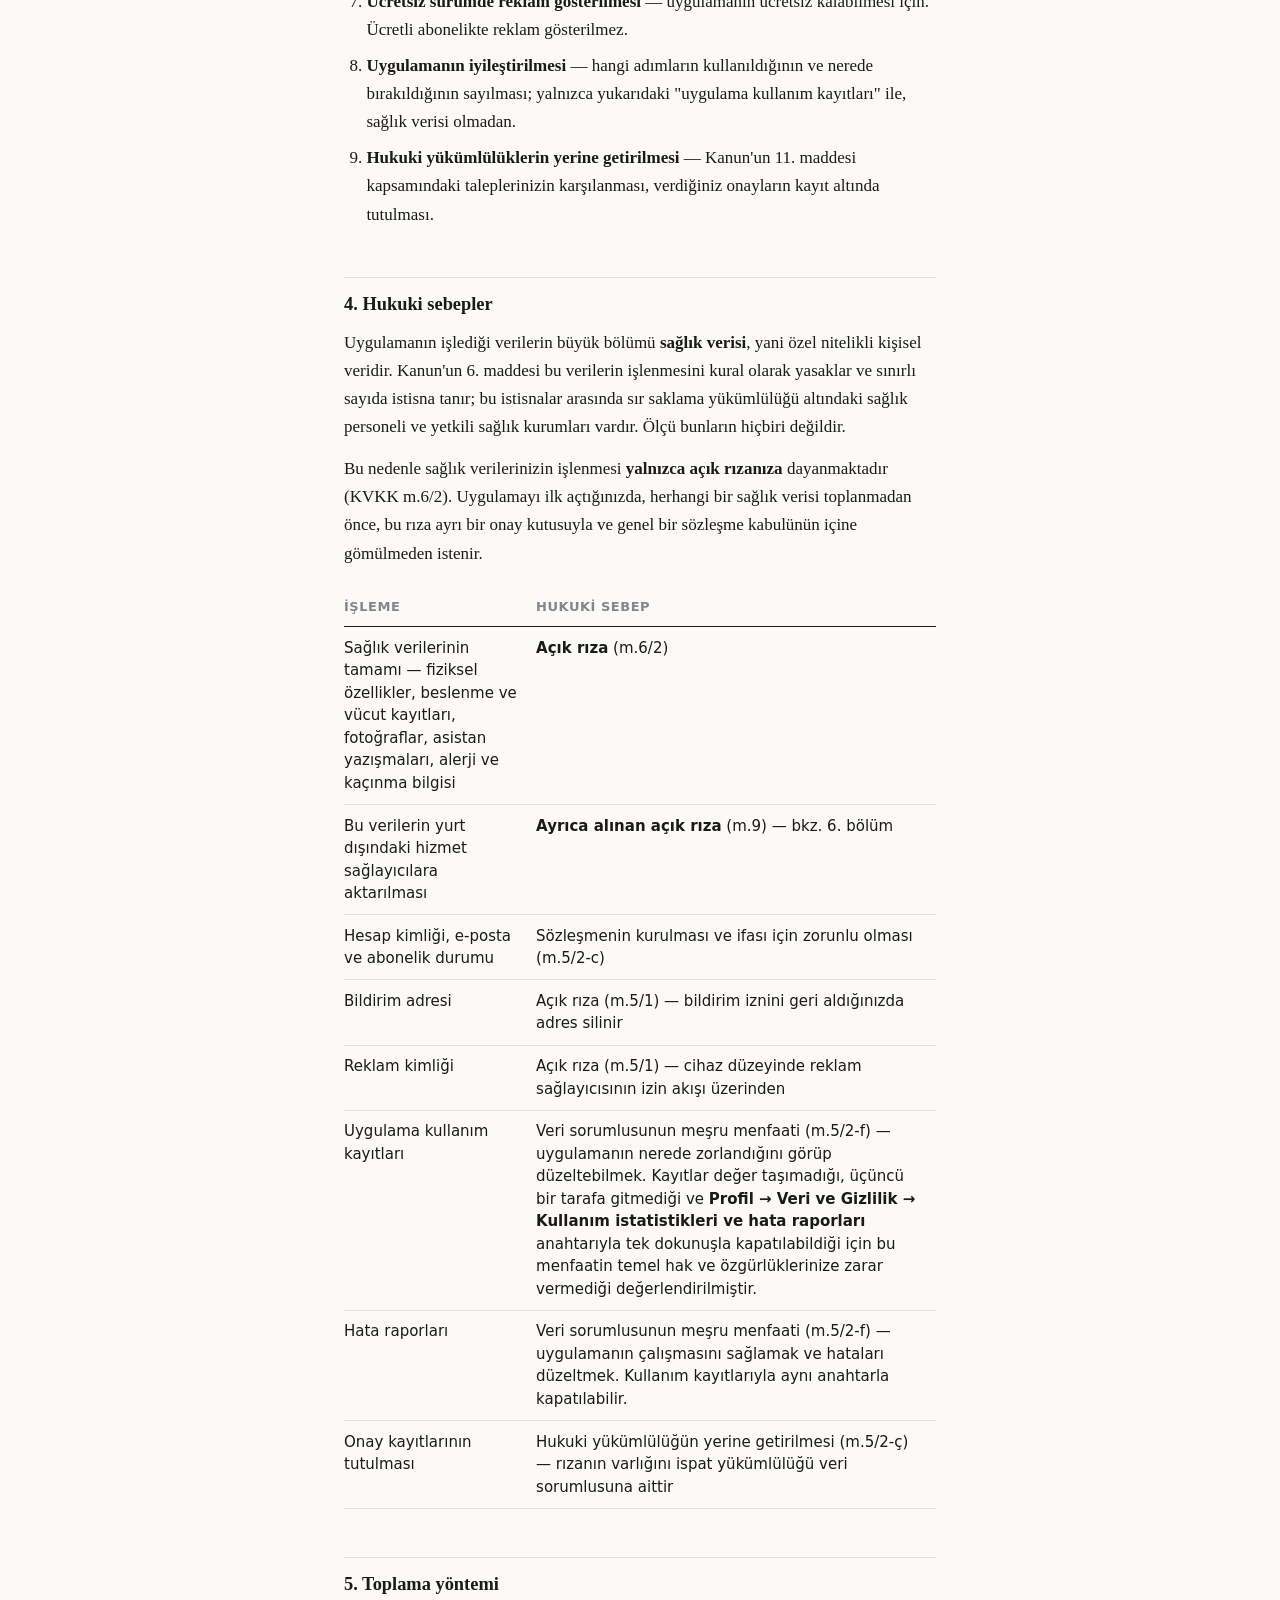
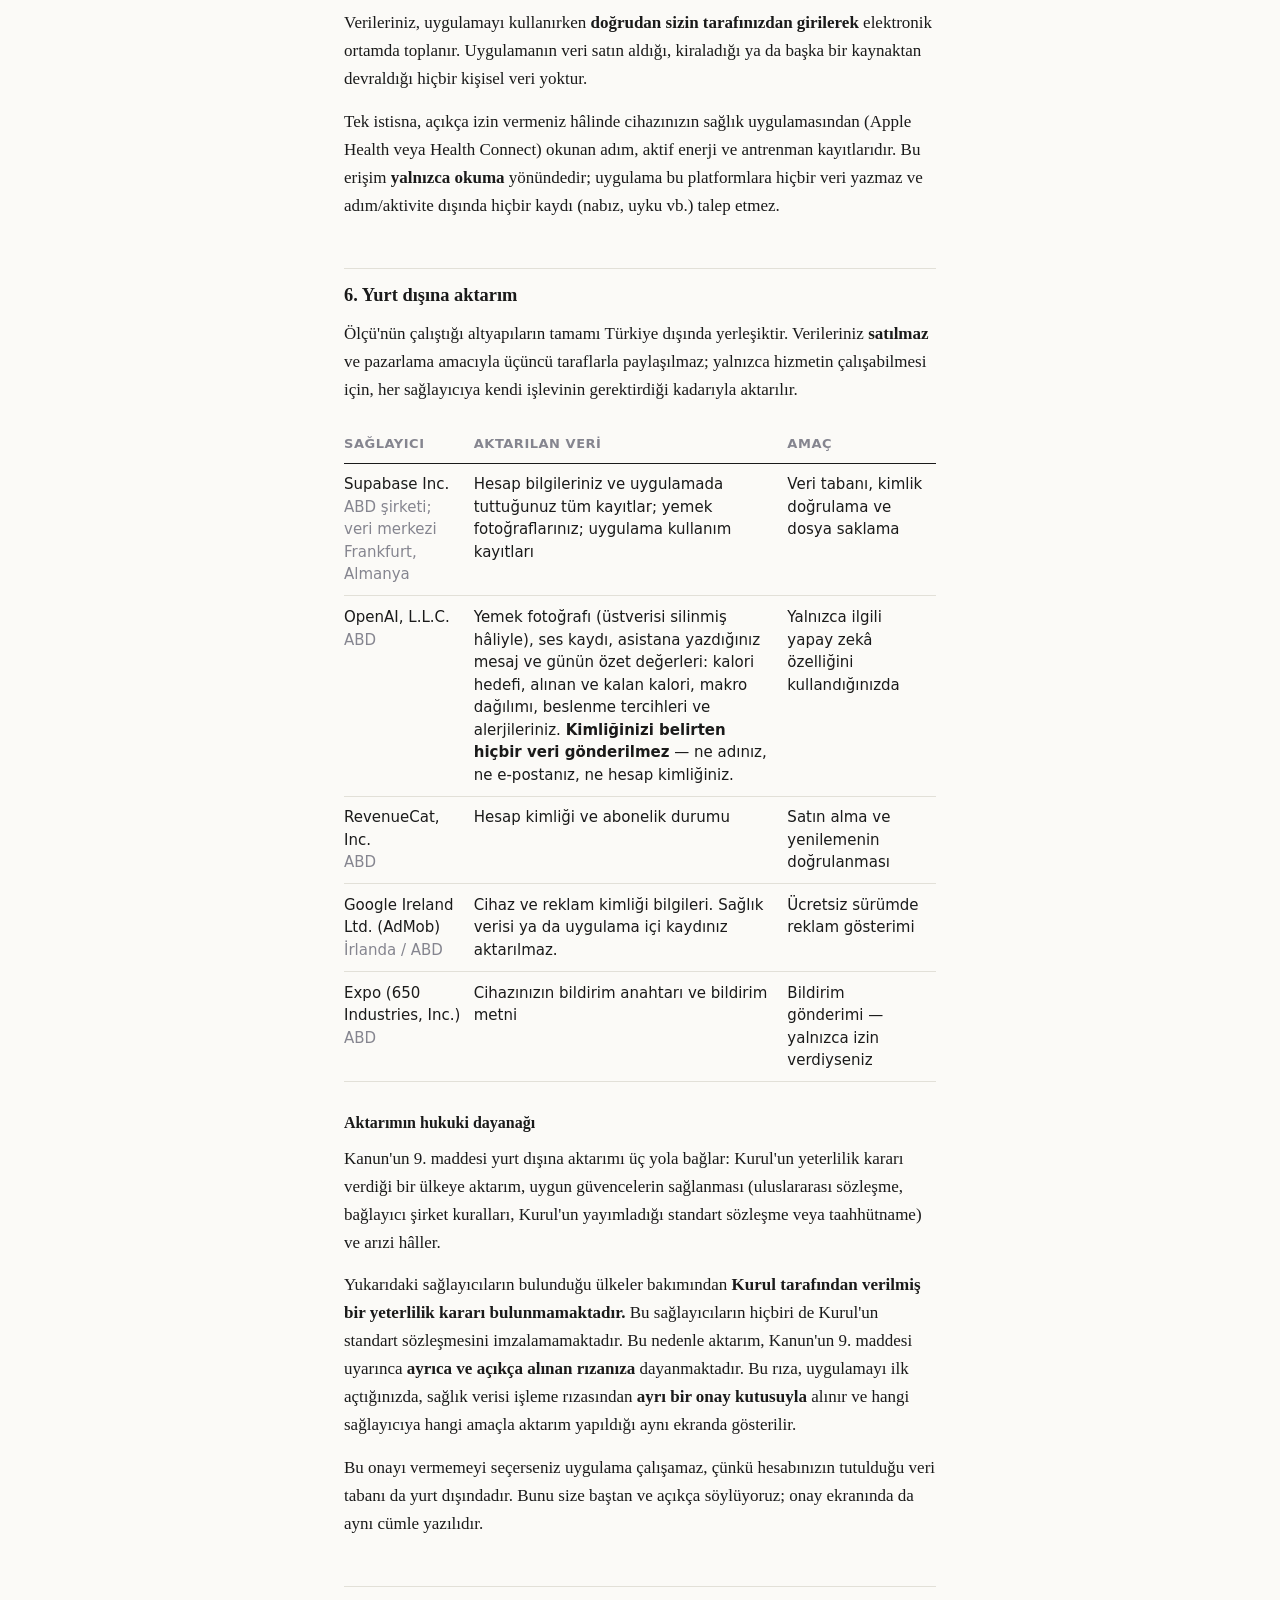
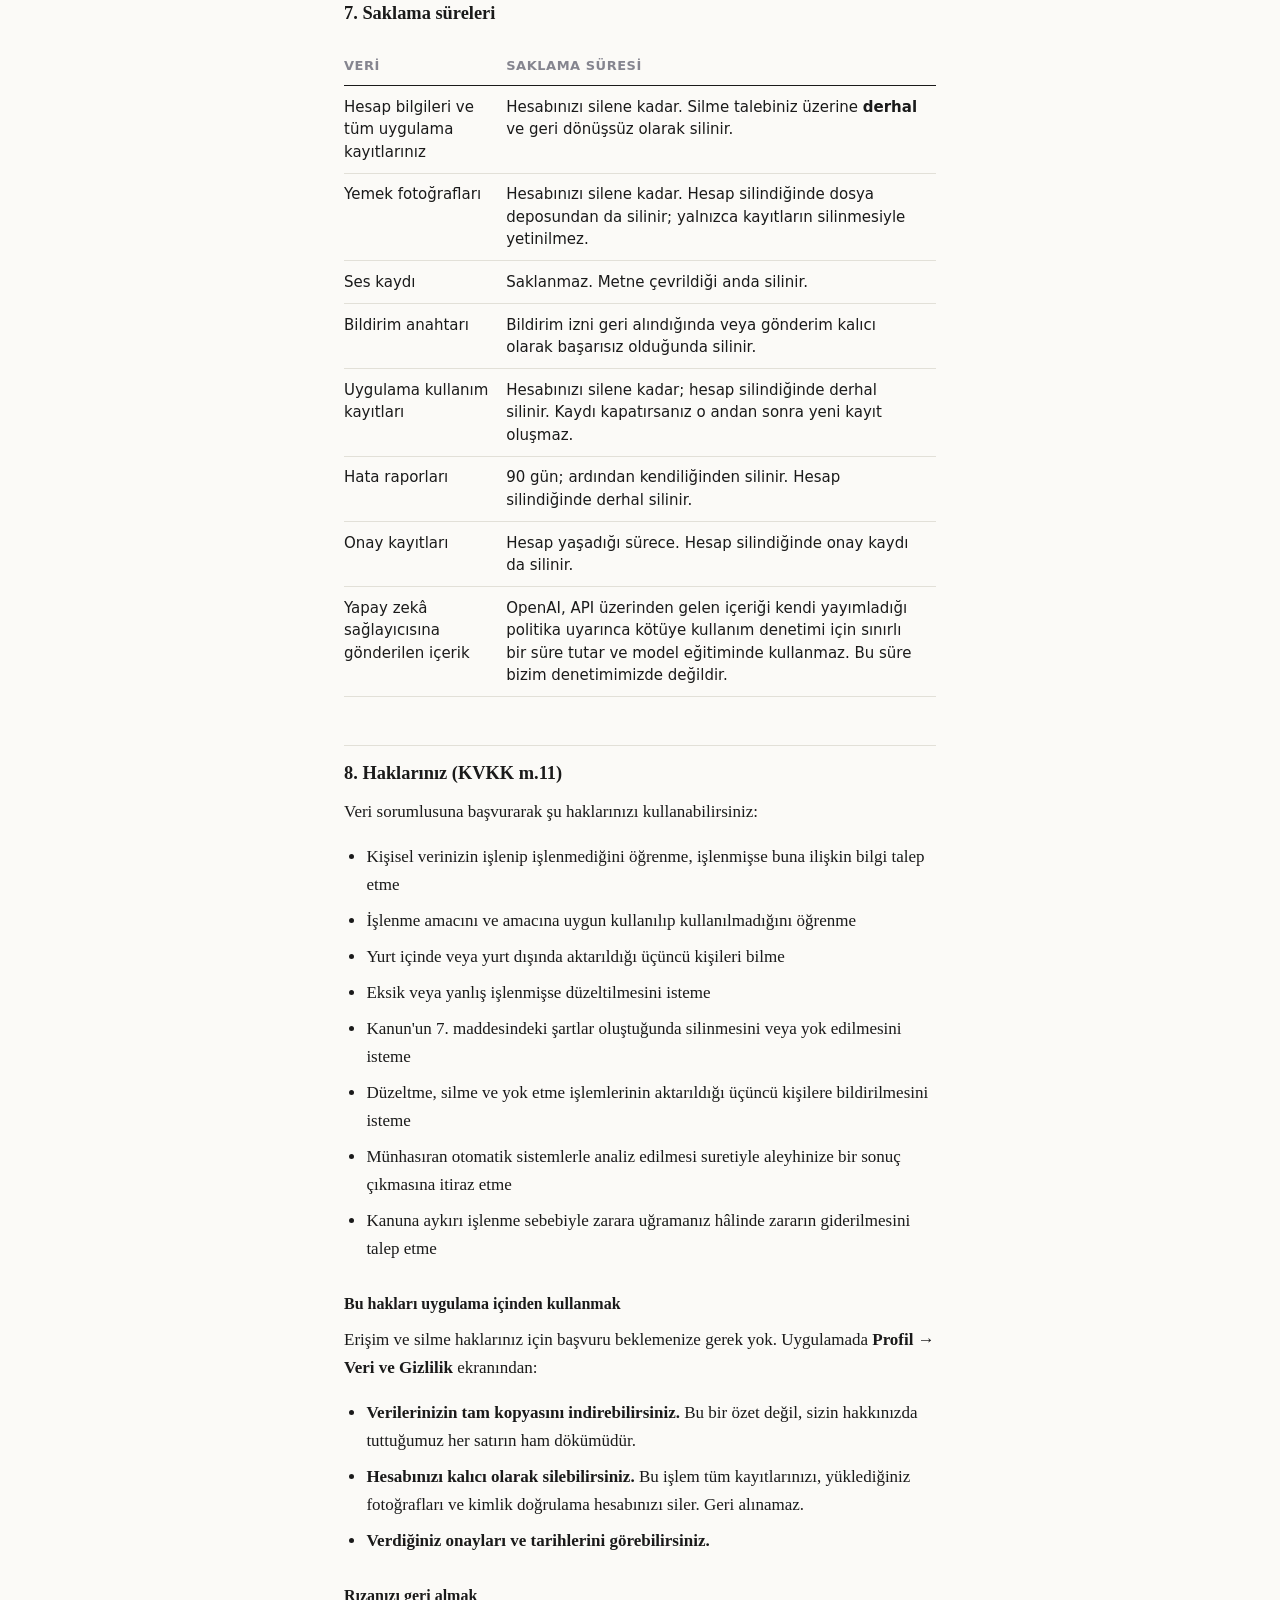
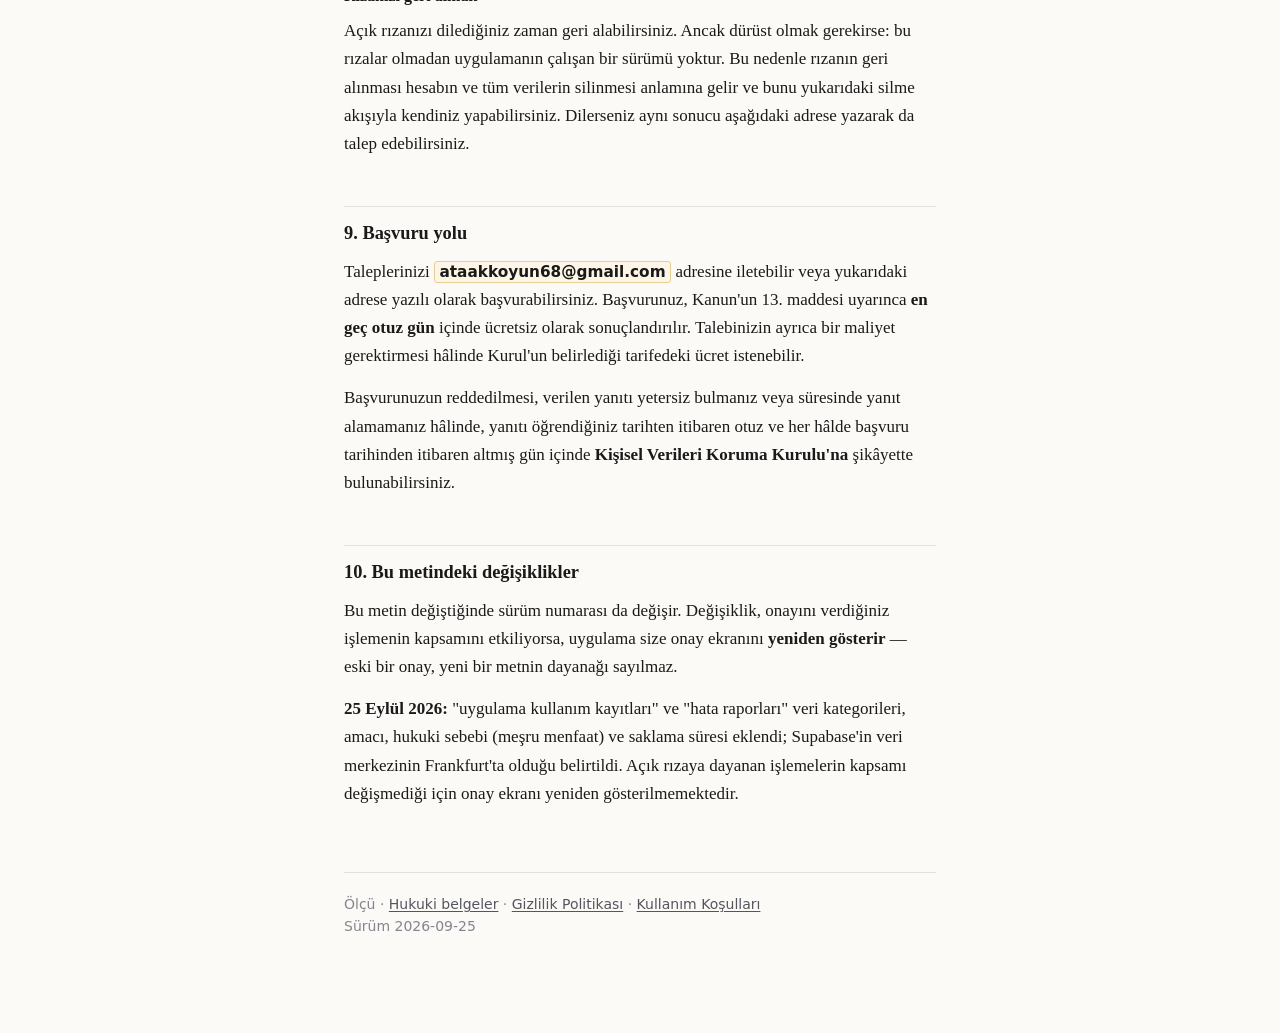
==== commit a64271e0: "Hata raporları bölümü (1.0.3): ne toplandığı, 90 gün saklama, aynı anahtarla kapatma" ====
--- a/aydinlatma-metni.html
+++ b/aydinlatma-metni.html
@@ -116,6 +116,11 @@
       <td>Genel</td>
     </tr>
     <tr>
+      <td>Hata raporları</td>
+      <td>Uygulama çöktüğünde ya da beklenmedik bir hata verdiğinde: hatanın iletisi (en fazla 500 karakter), kodun hangi satırında olduğu (en fazla 4.000 karakter), uygulama sürümü ve platform. Girilen metin, kayıtlar ve sağlık verisi içermez.</td>
+      <td>Genel</td>
+    </tr>
+    <tr>
       <td>Reklam kimliği</td>
       <td>Ücretsiz sürümde reklam gösterimi için reklam sağlayıcısının cihazınızdan okuduğu veriler. Bu veriler uygulamanın sunucusuna ulaşmaz.</td>
       <td>Genel</td>
@@ -220,7 +225,11 @@
     </tr>
     <tr>
       <td>Uygulama kullanım kayıtları</td>
-      <td>Veri sorumlusunun meşru menfaati (m.5/2-f) — uygulamanın nerede zorlandığını görüp düzeltebilmek. Kayıtlar değer taşımadığı, üçüncü bir tarafa gitmediği ve <strong>Profil → Veri ve Gizlilik</strong> ekranından tek dokunuşla kapatılabildiği için bu menfaatin temel hak ve özgürlüklerinize zarar vermediği değerlendirilmiştir.</td>
+      <td>Veri sorumlusunun meşru menfaati (m.5/2-f) — uygulamanın nerede zorlandığını görüp düzeltebilmek. Kayıtlar değer taşımadığı, üçüncü bir tarafa gitmediği ve <strong>Profil → Veri ve Gizlilik → Kullanım istatistikleri ve hata raporları</strong> anahtarıyla tek dokunuşla kapatılabildiği için bu menfaatin temel hak ve özgürlüklerinize zarar vermediği değerlendirilmiştir.</td>
+    </tr>
+    <tr>
+      <td>Hata raporları</td>
+      <td>Veri sorumlusunun meşru menfaati (m.5/2-f) — uygulamanın çalışmasını sağlamak ve hataları düzeltmek. Kullanım kayıtlarıyla aynı anahtarla kapatılabilir.</td>
     </tr>
     <tr>
       <td>Onay kayıtlarının tutulması</td>
@@ -338,6 +347,10 @@
     <tr>
       <td>Uygulama kullanım kayıtları</td>
       <td>Hesabınızı silene kadar; hesap silindiğinde derhal silinir. Kaydı kapatırsanız o andan sonra yeni kayıt oluşmaz.</td>
+    </tr>
+    <tr>
+      <td>Hata raporları</td>
+      <td>90 gün; ardından kendiliğinden silinir. Hesap silindiğinde derhal silinir.</td>
     </tr>
     <tr>
       <td>Onay kayıtları</td>
@@ -422,7 +435,7 @@
 </p>
 
 <p>
-  <strong>25 Eylül 2026:</strong> "uygulama kullanım kayıtları" veri kategorisi, amacı,
+  <strong>25 Eylül 2026:</strong> "uygulama kullanım kayıtları" ve "hata raporları" veri kategorileri, amacı,
   hukuki sebebi (meşru menfaat) ve saklama süresi eklendi; Supabase'in veri merkezinin
   Frankfurt'ta olduğu belirtildi. Açık rızaya dayanan işlemelerin kapsamı değişmediği için
   onay ekranı yeniden gösterilmemektedir.
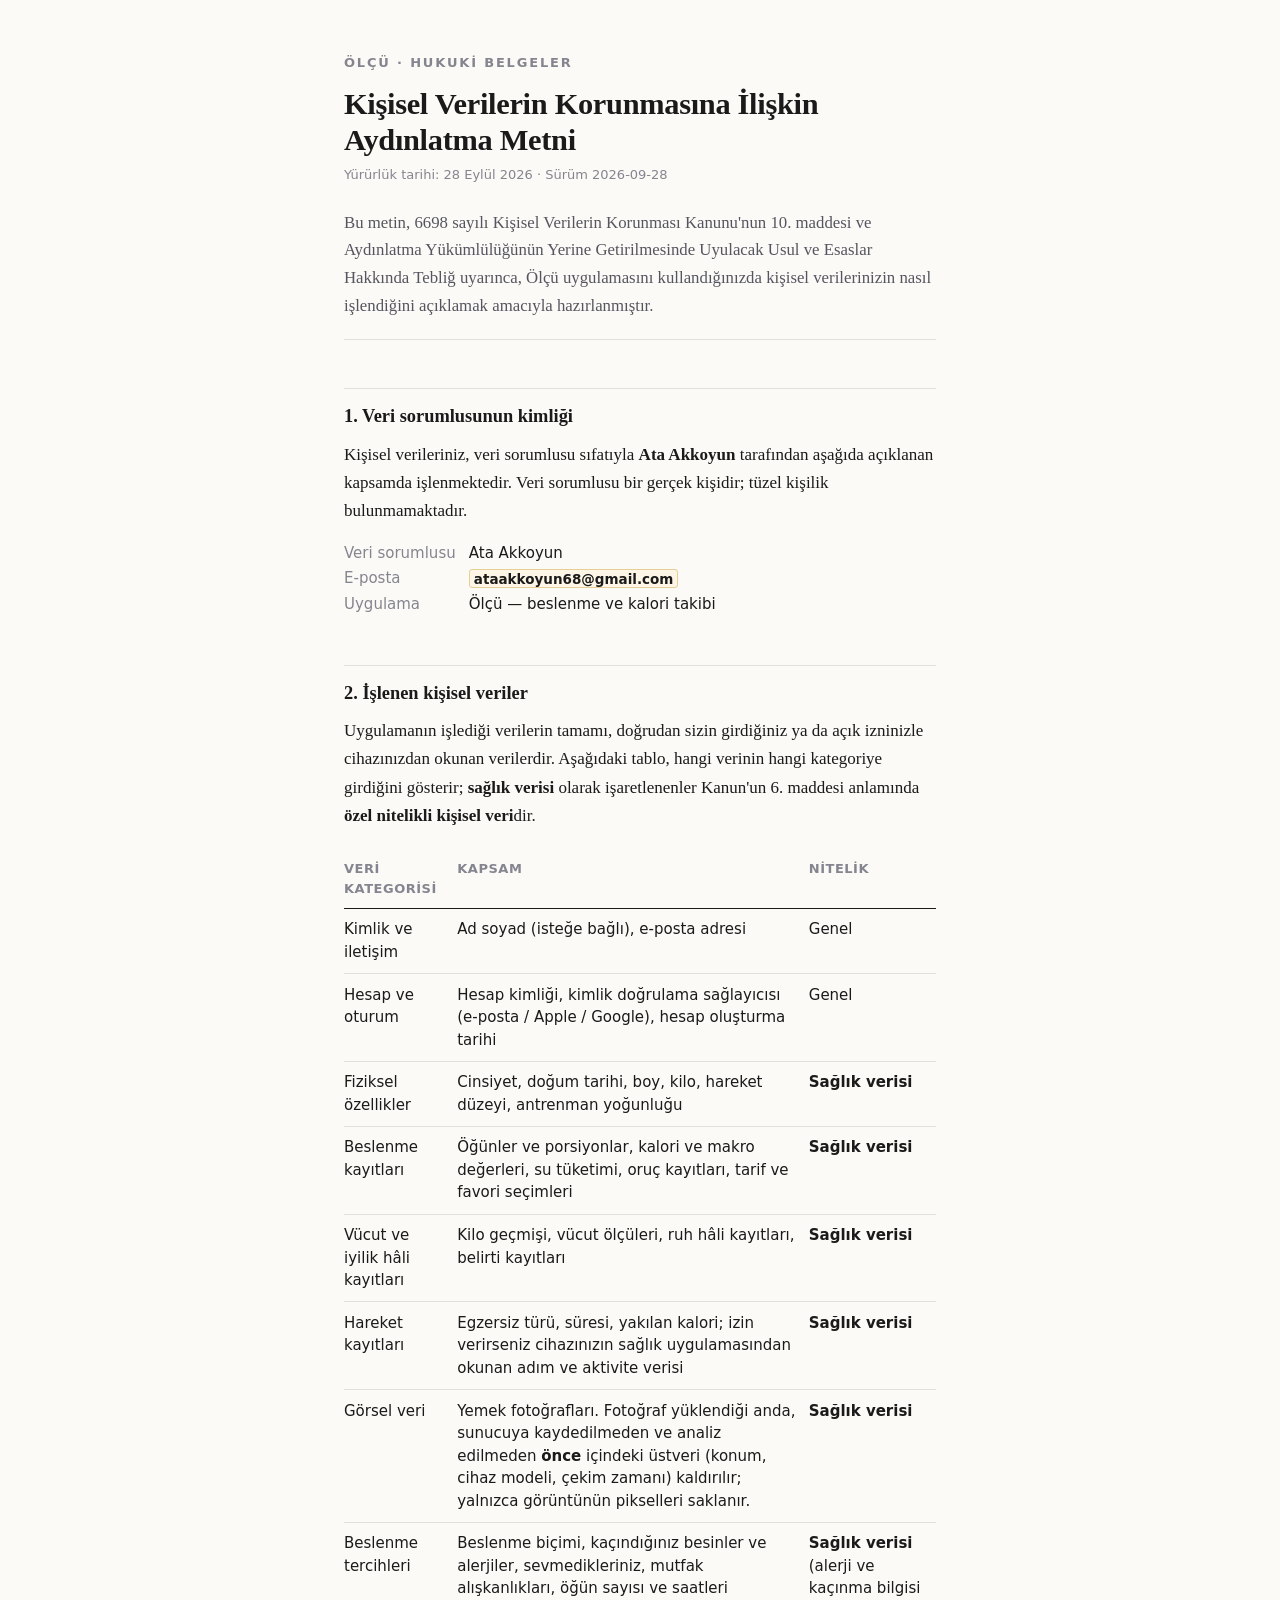
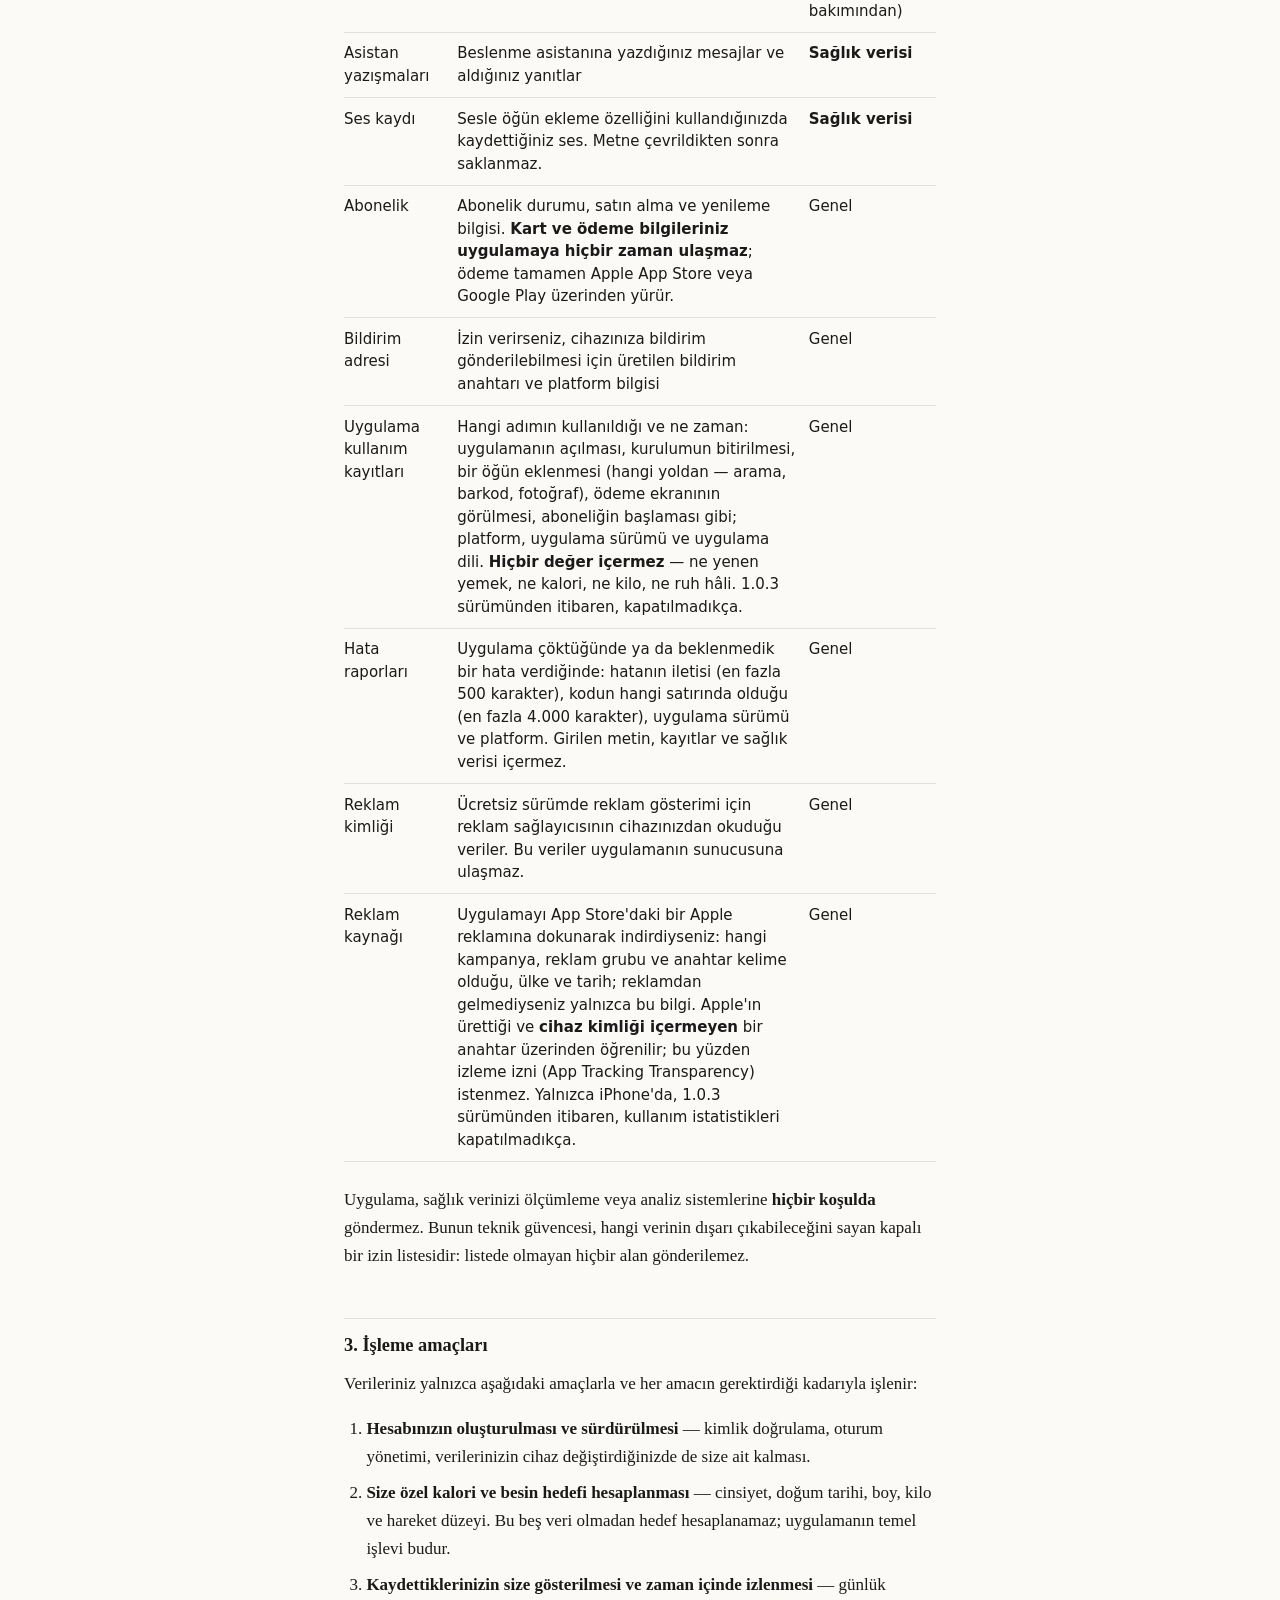
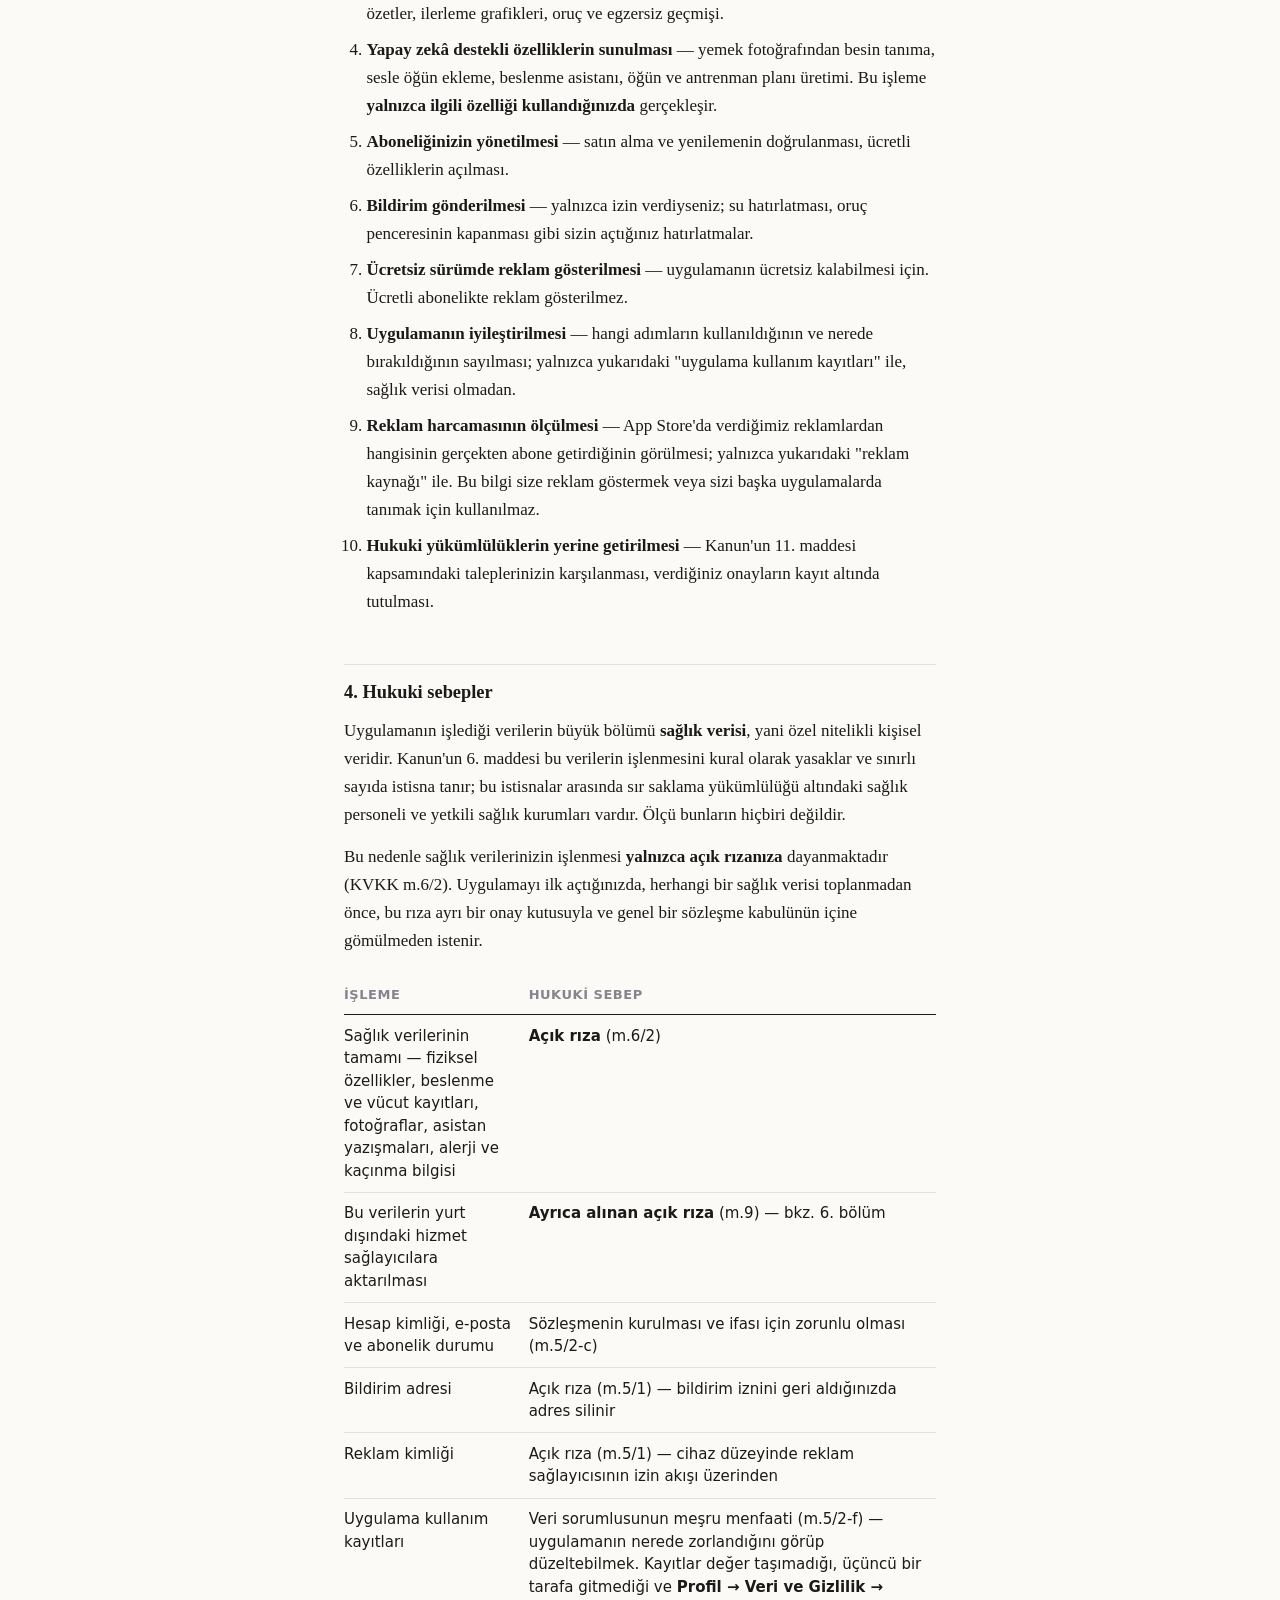
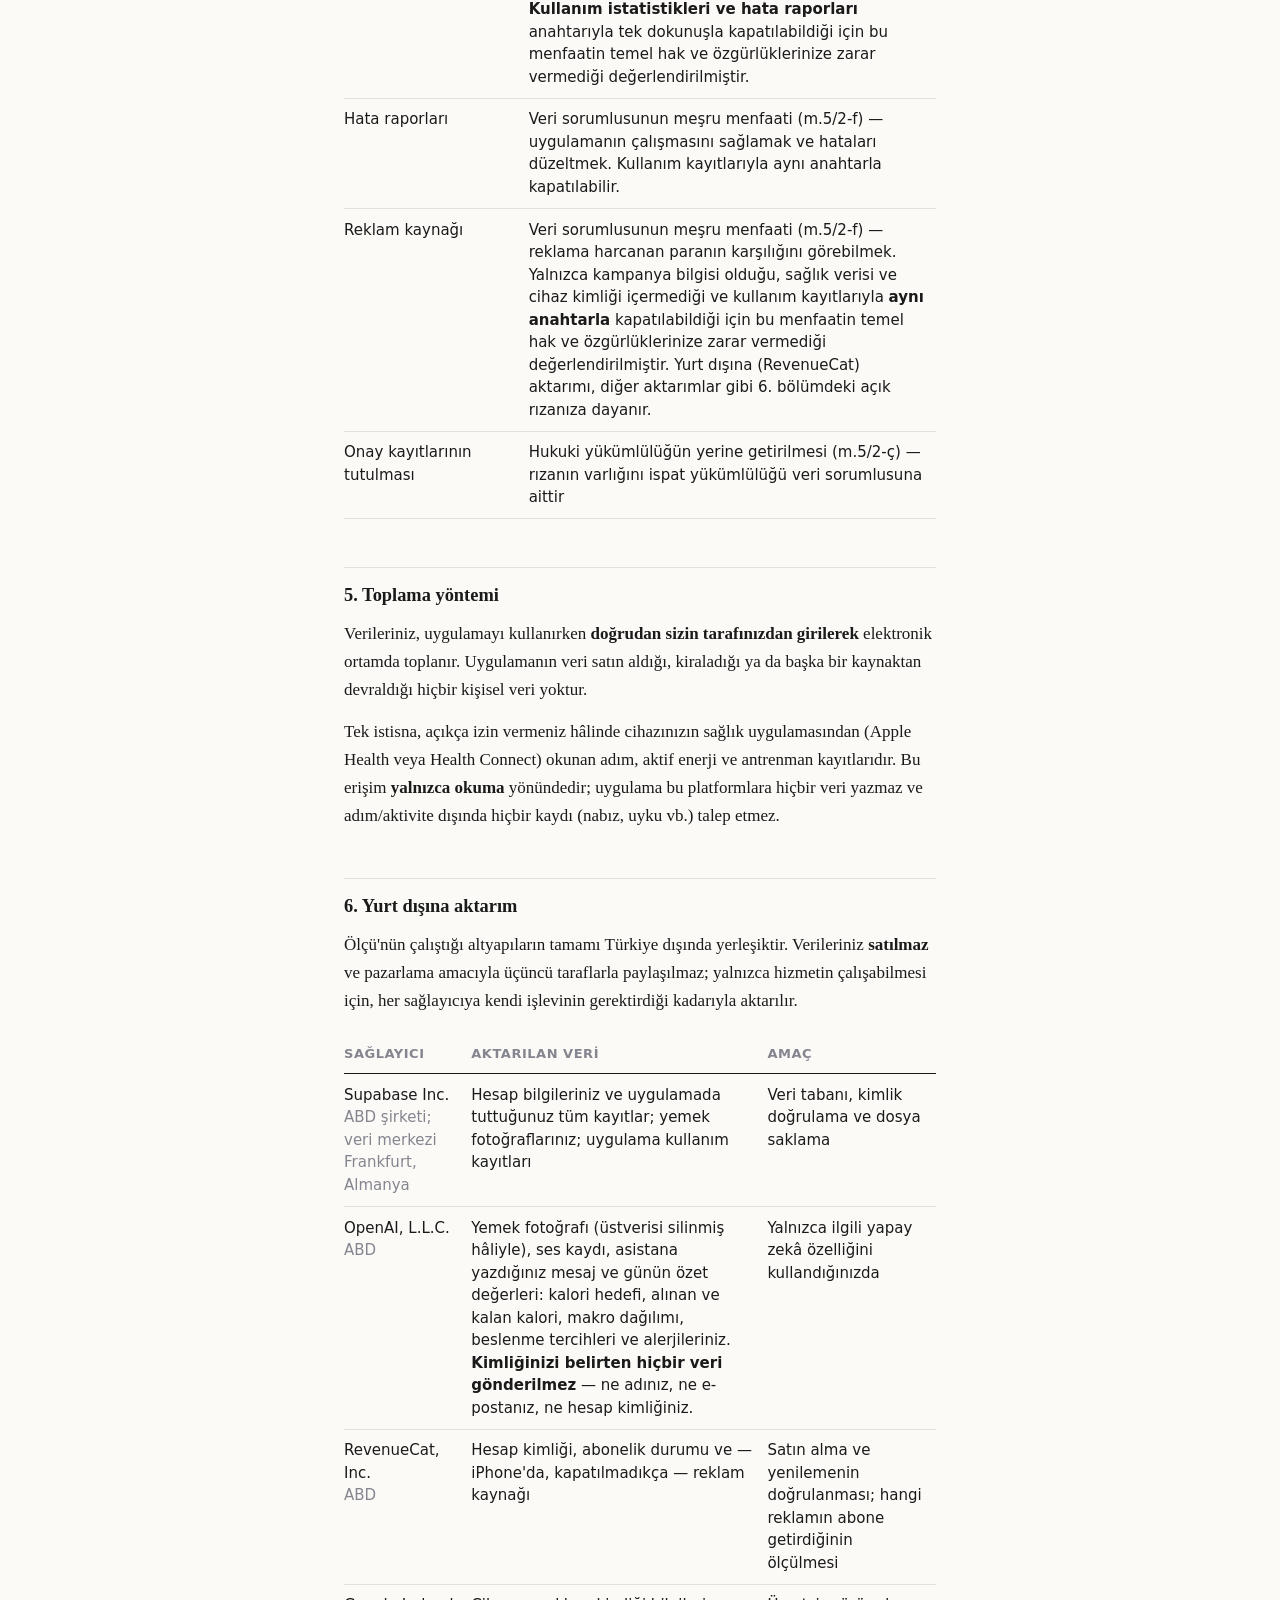
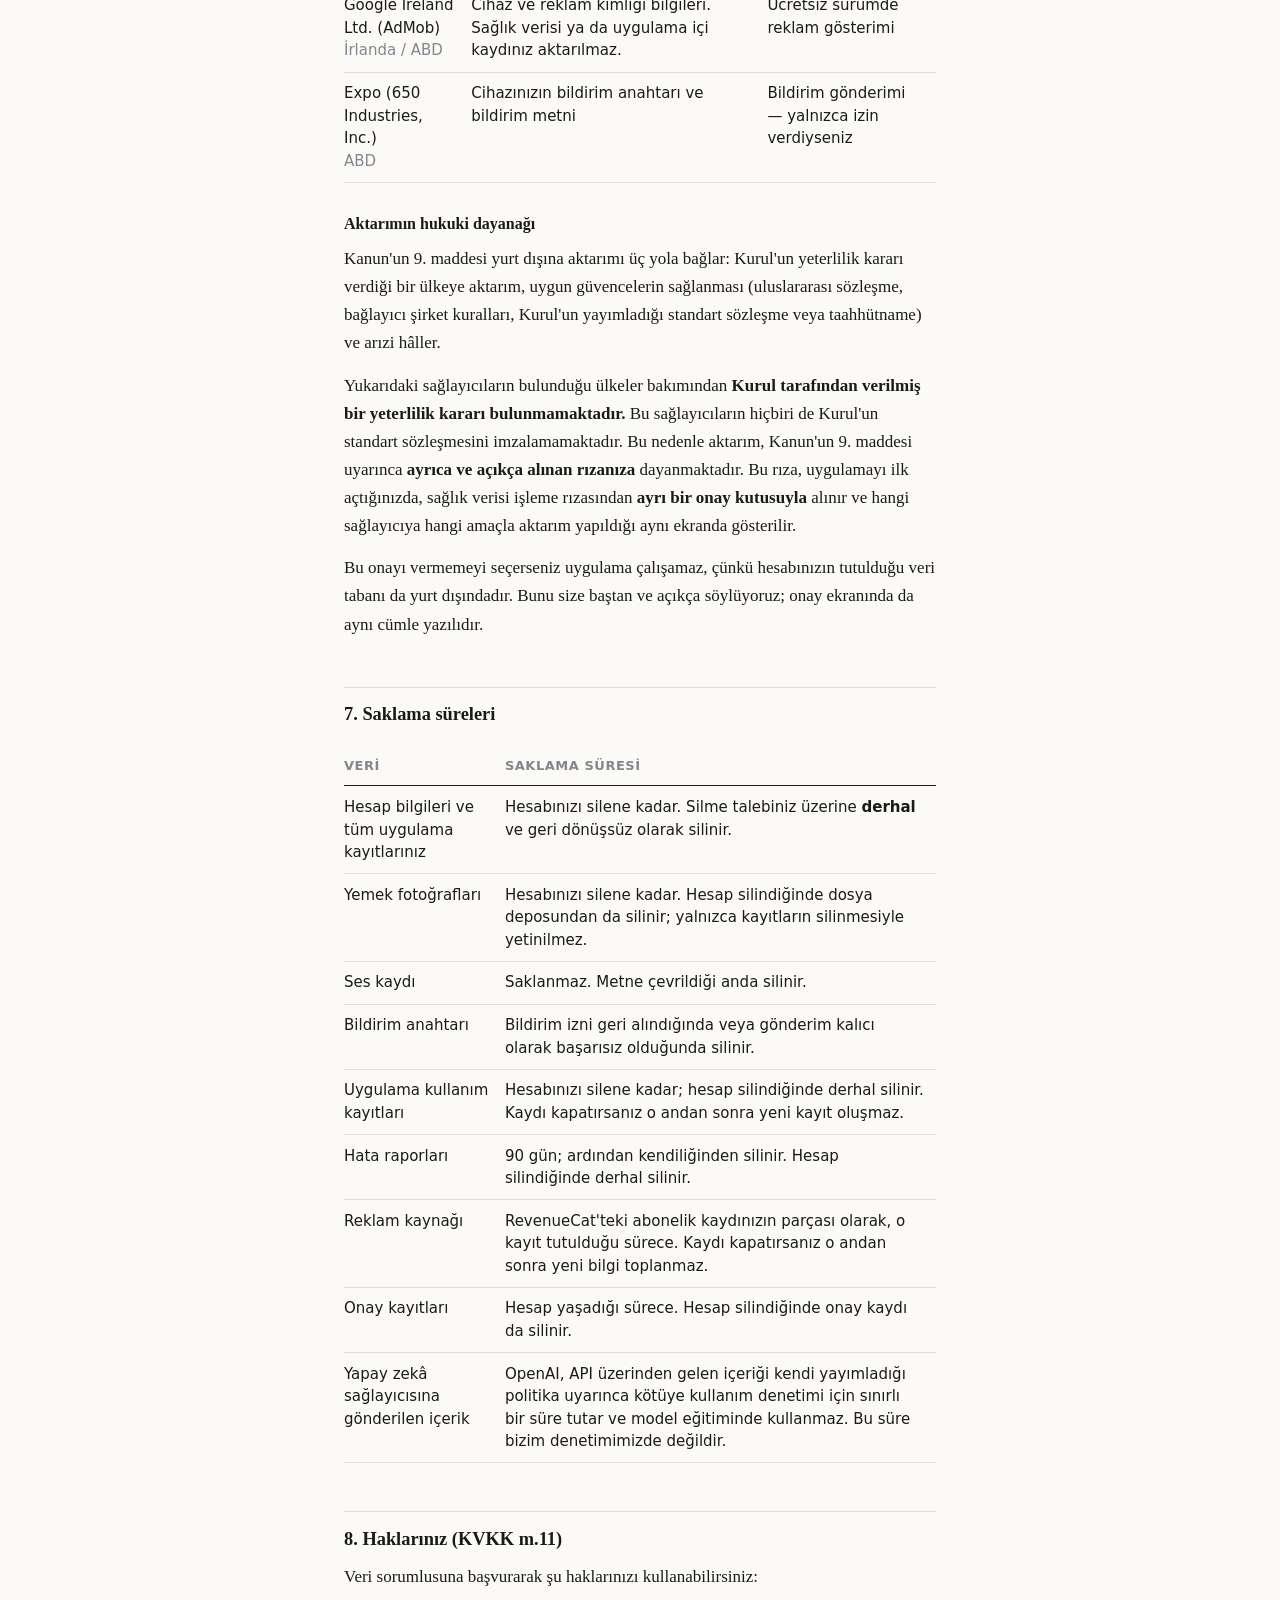
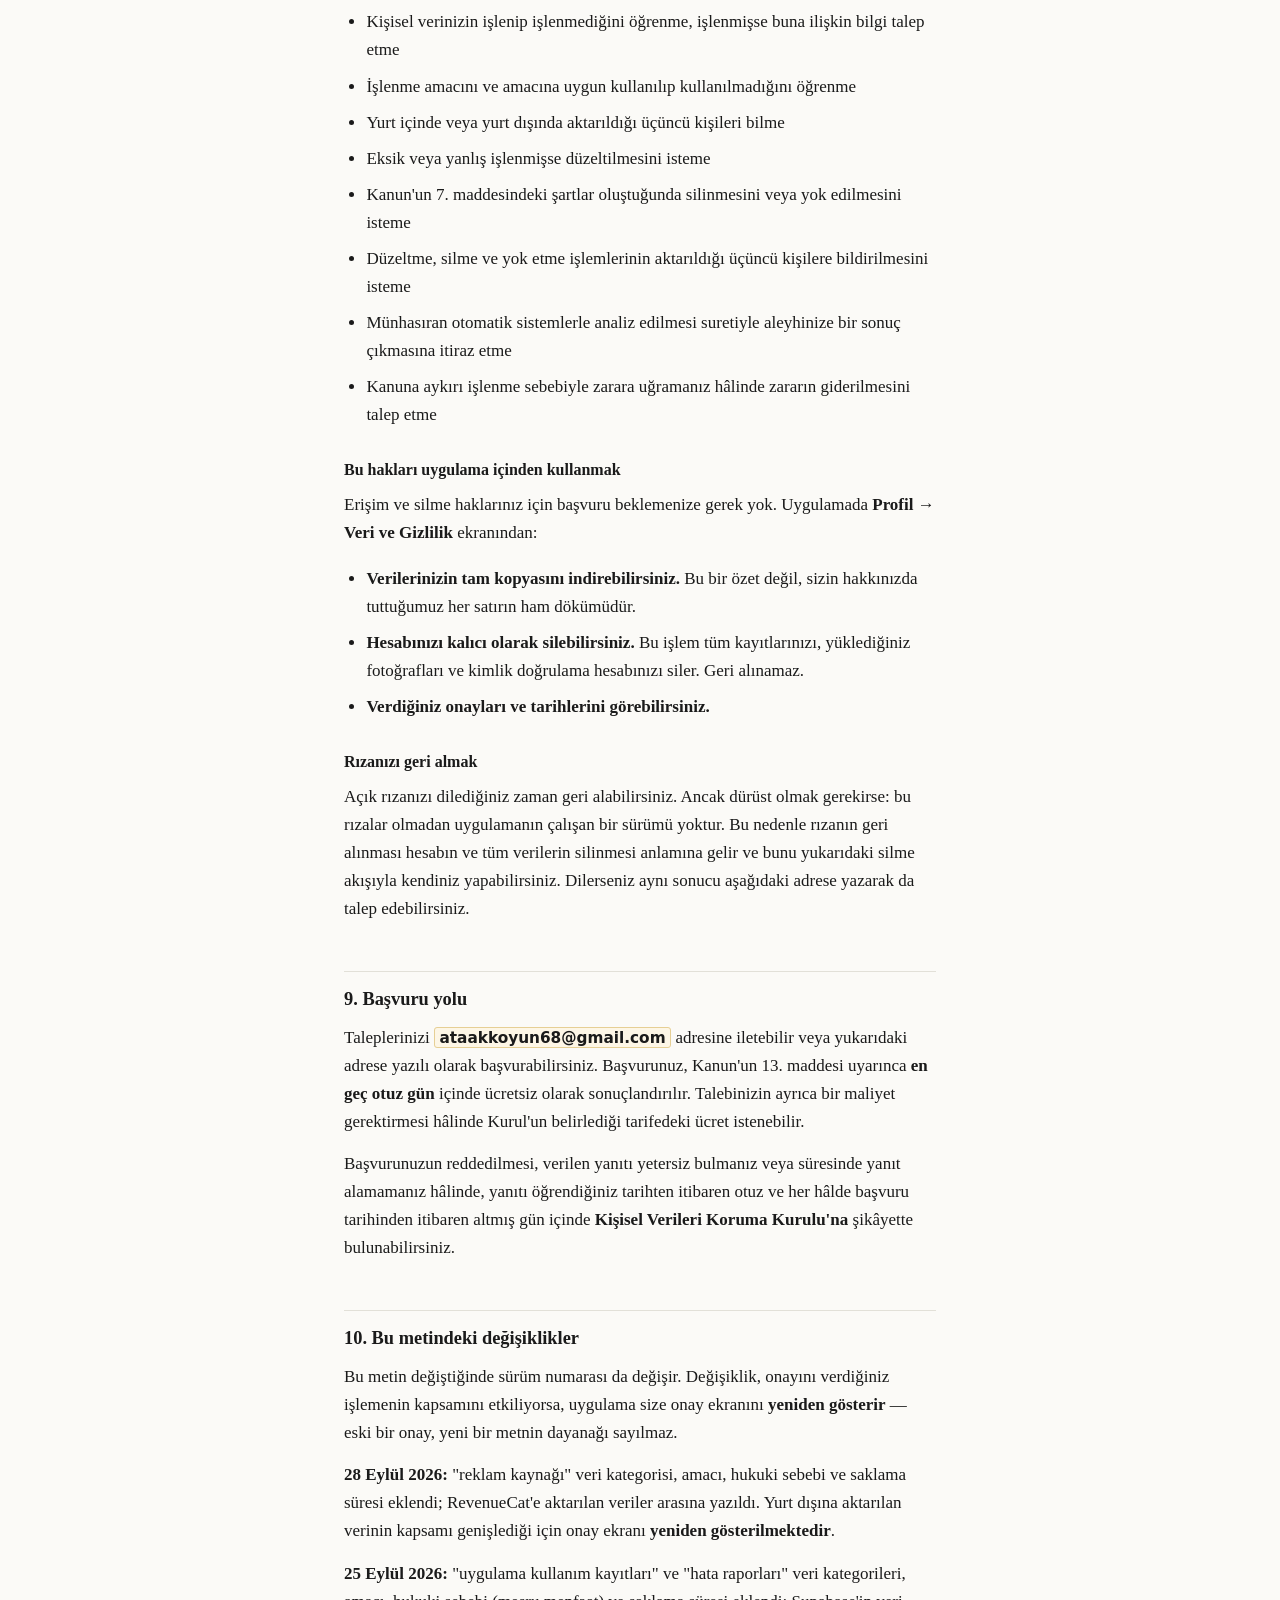
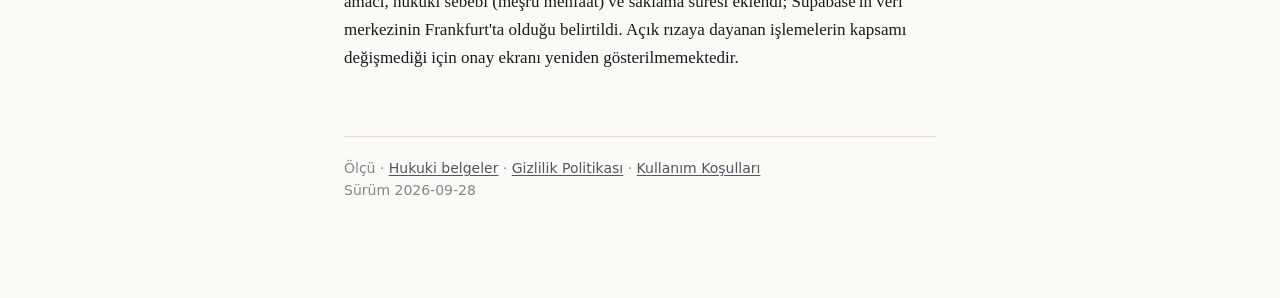
==== commit c94eb78f: "Sürüm 2026-09-28: reklam kaynağı (Apple Ads, RevenueCat) — ne toplandığı, dayanağı, aynı anahtarla k" ====
--- a/aydinlatma-metni.html
+++ b/aydinlatma-metni.html
@@ -12,7 +12,7 @@
 <header class="mast">
   <a class="home" href="index.html">Ölçü · Hukuki Belgeler</a>
   <h1>Kişisel Verilerin Korunmasına İlişkin Aydınlatma Metni</h1>
-  <p class="dates">Yürürlük tarihi: 25 Eylül 2026 · Sürüm 2026-09-25</p>
+  <p class="dates">Yürürlük tarihi: 28 Eylül 2026 · Sürüm 2026-09-28</p>
   <p class="lede">
     Bu metin, 6698 sayılı Kişisel Verilerin Korunması Kanunu'nun 10. maddesi ve Aydınlatma
     Yükümlülüğünün Yerine Getirilmesinde Uyulacak Usul ve Esaslar Hakkında Tebliğ uyarınca,
@@ -125,6 +125,11 @@
       <td>Ücretsiz sürümde reklam gösterimi için reklam sağlayıcısının cihazınızdan okuduğu veriler. Bu veriler uygulamanın sunucusuna ulaşmaz.</td>
       <td>Genel</td>
     </tr>
+    <tr>
+      <td>Reklam kaynağı</td>
+      <td>Uygulamayı App Store'daki bir Apple reklamına dokunarak indirdiyseniz: hangi kampanya, reklam grubu ve anahtar kelime olduğu, ülke ve tarih; reklamdan gelmediyseniz yalnızca bu bilgi. Apple'ın ürettiği ve <strong>cihaz kimliği içermeyen</strong> bir anahtar üzerinden öğrenilir; bu yüzden izleme izni (App Tracking Transparency) istenmez. Yalnızca iPhone'da, 1.0.3 sürümünden itibaren, kullanım istatistikleri kapatılmadıkça.</td>
+      <td>Genel</td>
+    </tr>
   </tbody>
 </table>
 </div>
@@ -174,6 +179,11 @@
     <strong>Uygulamanın iyileştirilmesi</strong> — hangi adımların kullanıldığının ve nerede
     bırakıldığının sayılması; yalnızca yukarıdaki "uygulama kullanım kayıtları" ile,
     sağlık verisi olmadan.
+  </li>
+  <li>
+    <strong>Reklam harcamasının ölçülmesi</strong> — App Store'da verdiğimiz reklamlardan
+    hangisinin gerçekten abone getirdiğinin görülmesi; yalnızca yukarıdaki "reklam kaynağı"
+    ile. Bu bilgi size reklam göstermek veya sizi başka uygulamalarda tanımak için kullanılmaz.
   </li>
   <li>
     <strong>Hukuki yükümlülüklerin yerine getirilmesi</strong> — Kanun'un 11. maddesi
@@ -232,6 +242,10 @@
       <td>Veri sorumlusunun meşru menfaati (m.5/2-f) — uygulamanın çalışmasını sağlamak ve hataları düzeltmek. Kullanım kayıtlarıyla aynı anahtarla kapatılabilir.</td>
     </tr>
     <tr>
+      <td>Reklam kaynağı</td>
+      <td>Veri sorumlusunun meşru menfaati (m.5/2-f) — reklama harcanan paranın karşılığını görebilmek. Yalnızca kampanya bilgisi olduğu, sağlık verisi ve cihaz kimliği içermediği ve kullanım kayıtlarıyla <strong>aynı anahtarla</strong> kapatılabildiği için bu menfaatin temel hak ve özgürlüklerinize zarar vermediği değerlendirilmiştir. Yurt dışına (RevenueCat) aktarımı, diğer aktarımlar gibi 6. bölümdeki açık rızanıza dayanır.</td>
+    </tr>
+    <tr>
       <td>Onay kayıtlarının tutulması</td>
       <td>Hukuki yükümlülüğün yerine getirilmesi (m.5/2-ç) — rızanın varlığını ispat yükümlülüğü veri sorumlusuna aittir</td>
     </tr>
@@ -281,8 +295,8 @@
     </tr>
     <tr>
       <td>RevenueCat, Inc.<br><span style="color:#85858f">ABD</span></td>
-      <td>Hesap kimliği ve abonelik durumu</td>
-      <td>Satın alma ve yenilemenin doğrulanması</td>
+      <td>Hesap kimliği, abonelik durumu ve — iPhone'da, kapatılmadıkça — reklam kaynağı</td>
+      <td>Satın alma ve yenilemenin doğrulanması; hangi reklamın abone getirdiğinin ölçülmesi</td>
     </tr>
     <tr>
       <td>Google Ireland Ltd. (AdMob)<br><span style="color:#85858f">İrlanda / ABD</span></td>
@@ -351,6 +365,10 @@
     <tr>
       <td>Hata raporları</td>
       <td>90 gün; ardından kendiliğinden silinir. Hesap silindiğinde derhal silinir.</td>
+    </tr>
+    <tr>
+      <td>Reklam kaynağı</td>
+      <td>RevenueCat'teki abonelik kaydınızın parçası olarak, o kayıt tutulduğu sürece. Kaydı kapatırsanız o andan sonra yeni bilgi toplanmaz.</td>
     </tr>
     <tr>
       <td>Onay kayıtları</td>
@@ -435,6 +453,12 @@
 </p>
 
 <p>
+  <strong>28 Eylül 2026:</strong> "reklam kaynağı" veri kategorisi, amacı, hukuki sebebi ve
+  saklama süresi eklendi; RevenueCat'e aktarılan veriler arasına yazıldı. Yurt dışına aktarılan
+  verinin kapsamı genişlediği için onay ekranı <strong>yeniden gösterilmektedir</strong>.
+</p>
+
+<p>
   <strong>25 Eylül 2026:</strong> "uygulama kullanım kayıtları" ve "hata raporları" veri kategorileri, amacı,
   hukuki sebebi (meşru menfaat) ve saklama süresi eklendi; Supabase'in veri merkezinin
   Frankfurt'ta olduğu belirtildi. Açık rızaya dayanan işlemelerin kapsamı değişmediği için
@@ -445,7 +469,7 @@
   Ölçü · <a href="index.html">Hukuki belgeler</a> ·
   <a href="gizlilik-politikasi.html">Gizlilik Politikası</a> ·
   <a href="kullanim-kosullari.html">Kullanım Koşulları</a><br>
-  Sürüm 2026-09-25
+  Sürüm 2026-09-28
 </footer>
 
 </div>
